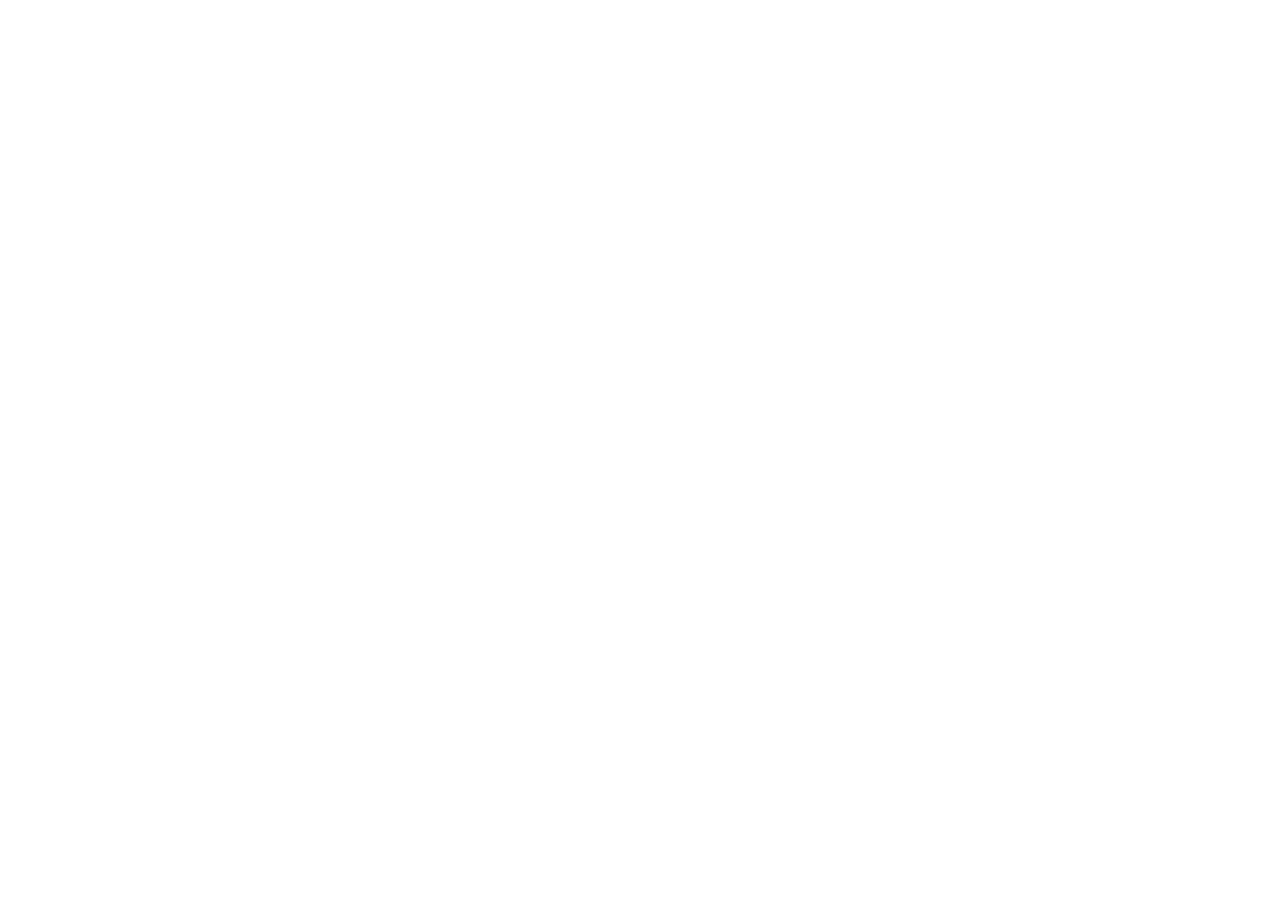
==== about.html @ a68c6fbb "Init : création du dépôt, arborescence des fichiers et structure HTML de base" ====
<!DOCTYPE html>
<html lang="fr">

<head>
    <meta charset="UTF-8">
    <meta name="viewport" content="width=device-width, initial-scale=1.0">

    <title>AfriTalent - Accueil</title>

    <!-- Bootstrap -->
    <link href="https://cdn.jsdelivr.net/npm/bootstrap@5.3.0/dist/css/bootstrap.min.css" rel="stylesheet">

    <!-- CSS -->
    <link rel="stylesheet" href="css/style.css">
</head>

<body>

  
    <!-- Bootstrap JS -->
    <script src="https://cdn.jsdelivr.net/npm/bootstrap@5.3.0/dist/js/bootstrap.bundle.min.js"></script>

    <!-- JS -->
    <script src="js/main.js"></script>

</body>
</html>
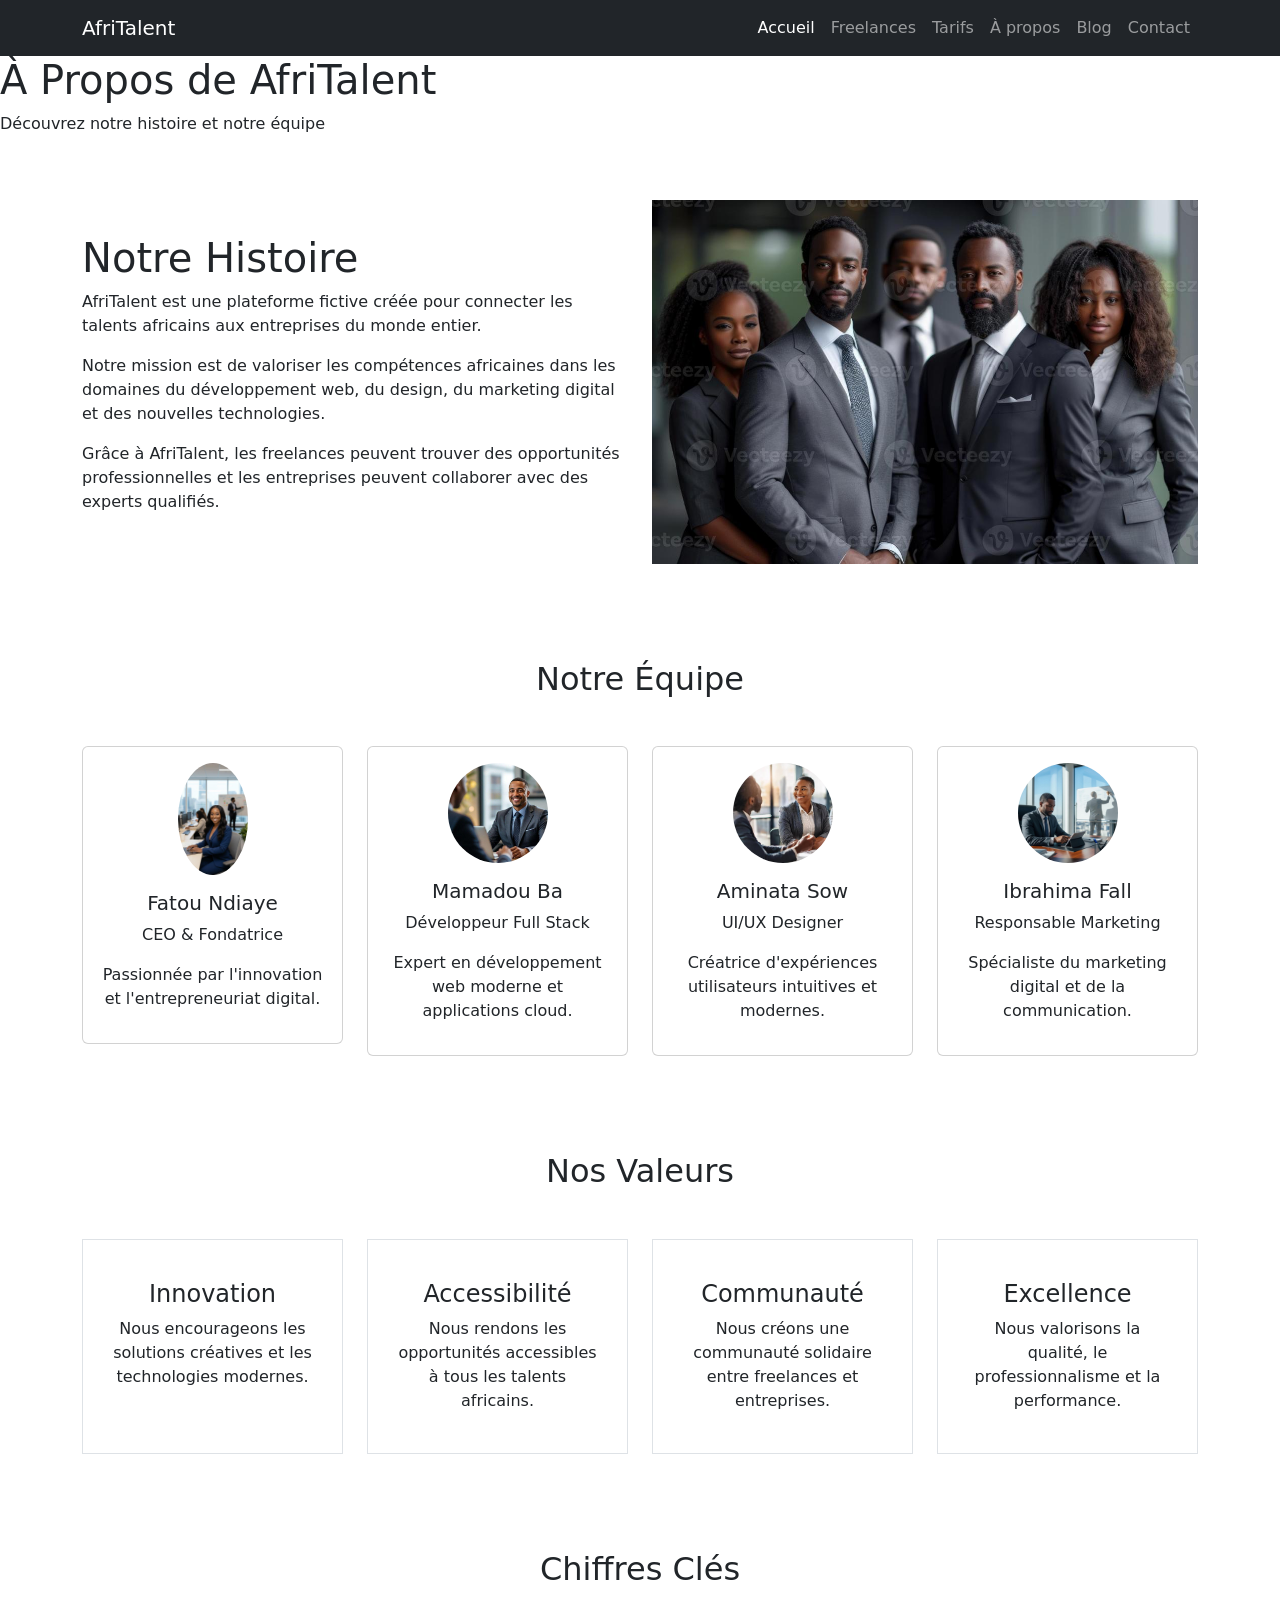
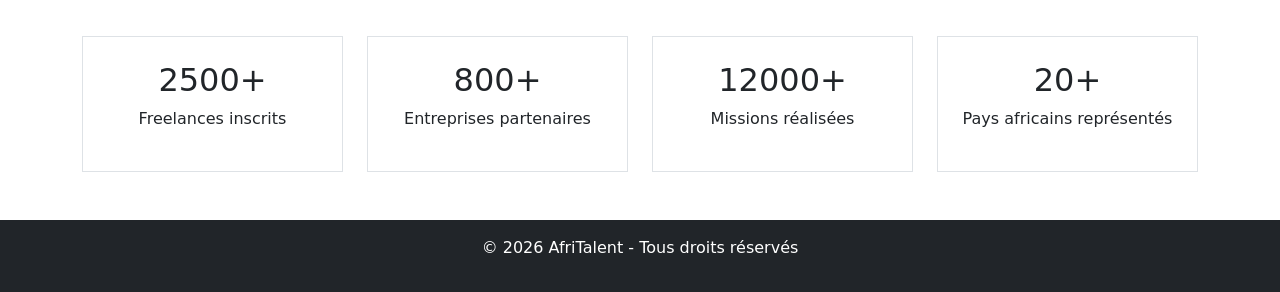
==== commit 940d152b: "HTML : structure complète des 5 pages avec sections et contenu texte" ====
--- a/about.html
+++ b/about.html
@@ -13,8 +13,501 @@
     <!-- CSS -->
     <link rel="stylesheet" href="css/style.css">
 </head>
-
 <body>
+    
+    <header>
+
+        
+        <nav class="navbar navbar-expand-lg navbar-dark bg-dark">
+
+            <div class="container">
+
+                
+                <a class="navbar-brand" href="index.html">
+                    AfriTalent
+                </a>
+
+                
+                <button class="navbar-toggler" type="button"
+                    data-bs-toggle="collapse"
+                    data-bs-target="#menu">
+
+                    <span class="navbar-toggler-icon"></span>
+                </button>
+
+                
+                <div class="collapse navbar-collapse" id="menu">
+
+                    <ul class="navbar-nav ms-auto">
+
+                        <li class="nav-item">
+                            <a class="nav-link active" href="index.html">
+                                Accueil
+                            </a>
+                        </li>
+
+                        <li class="nav-item">
+                            <a class="nav-link" href="freelances.html">
+                                Freelances
+                            </a>
+                        </li>
+
+                        <li class="nav-item">
+                            <a class="nav-link" href="tarifs.html">
+                                Tarifs
+                            </a>
+                        </li>
+
+                        <li class="nav-item">
+                            <a class="nav-link" href="about.html">
+                                À propos
+                            </a>
+                        </li>
+
+                        <li class="nav-item">
+                            <a class="nav-link" href="#">
+                                Blog
+                            </a>
+                        </li>
+
+                        <li class="nav-item">
+                            <a class="nav-link" href="contact.html">
+                                Contact
+                            </a>
+                        </li>
+
+                    </ul>
+
+                </div>
+
+            </div>
+
+        </nav>
+
+    </header>
+
+
+    <main style="margin-top: 90;">
+
+
+                        <h1>
+                            À Propos de AfriTalent
+                        </h1>
+
+                        <p>
+                            Découvrez notre histoire et notre équipe 
+                        </p>
+<!-- Notre Histoire -->
+
+    <section class="container py-5">
+
+        <div class="row align-items-center">
+
+            <!-- TEXTE -->
+
+            <div class="col-lg-6">
+
+                <h1>Notre Histoire</h1>
+
+                <p>
+
+                    AfriTalent est une plateforme fictive créée pour connecter
+
+                    les talents africains aux entreprises du monde entier.
+
+                </p>
+
+                <p>
+
+                    Notre mission est de valoriser les compétences africaines
+
+                    dans les domaines du développement web, du design,
+
+                    du marketing digital et des nouvelles technologies.
+
+                </p>
+
+                <p>
+
+                    Grâce à AfriTalent, les freelances peuvent trouver
+
+                    des opportunités professionnelles et les entreprises
+
+                    peuvent collaborer avec des experts qualifiés.
+
+                </p>
+
+            </div>
+
+            
+
+            <div class="col-lg-6 text-center">
+
+                <img src="images/about-history.png"
+
+                     class="img-fluid"
+
+                     alt="Notre Histoire">
+
+            </div>
+
+        </div>
+
+    </section>
+
+    <!-- EQUIPE -->
+
+    <section class="container py-5">
+
+        <h2 class="text-center mb-5">
+
+            Notre Équipe
+
+        </h2>
+
+        <div class="row g-4">
+
+            <!-- MEMBRE 1 -->
+
+            <div class="col-12 col-md-6 col-lg-3">
+
+                <div class="card text-center h-80 p-3">
+
+                    <img src="images/team1.png"
+
+                         class="rounded-circle mx-auto mb-3"
+
+                         width="70"
+
+                         alt="Membre équipe 1">
+
+                    <h5>Fatou Ndiaye</h5>
+
+                    <p>CEO & Fondatrice</p>
+
+                    <p>
+
+                        Passionnée par l'innovation et l'entrepreneuriat digital.
+
+                    </p>
+
+                    <div class="fs-5">
+
+                        <i class="bi bi-linkedin"></i>
+
+                        <i class="bi bi-twitter"></i>
+
+                        <i class="bi bi-instagram"></i>
+
+                    </div>
+
+                </div>
+
+            </div>
+
+            <!-- MEMBRE 2 -->
+
+            <div class="col-12 col-md-6 col-lg-3">
+
+                <div class="card text-center h-100 p-3">
+
+                    <img src="images/team2.png"
+
+                         class="rounded-circle mx-auto mb-3"
+
+                         width="100"
+
+                         alt="Membre équipe 2">
+
+                    <h5>Mamadou Ba</h5>
+
+                    <p>Développeur Full Stack</p>
+
+                    <p>
+
+                        Expert en développement web moderne et applications cloud.
+
+                    </p>
+
+                    <div class="fs-5">
+
+                        <i class="bi bi-linkedin"></i>
+
+                        <i class="bi bi-twitter"></i>
+
+                        <i class="bi bi-instagram"></i>
+
+                    </div>
+
+                </div>
+
+            </div>
+
+            <!-- MEMBRE 3 -->
+
+            <div class="col-12 col-md-6 col-lg-3">
+
+                <div class="card text-center h-100 p-3">
+
+                    <img src="images/team3.png"
+
+                         class="rounded-circle mx-auto mb-3"
+
+                         width="100"
+
+                         alt="Membre équipe 3">
+
+                    <h5>Aminata Sow</h5>
+
+                    <p>UI/UX Designer</p>
+
+                    <p>
+
+                        Créatrice d'expériences utilisateurs intuitives et modernes.
+
+                    </p>
+
+                    <div class="fs-5">
+
+                        <i class="bi bi-linkedin"></i>
+
+                        <i class="bi bi-twitter"></i>
+
+                        <i class="bi bi-instagram"></i>
+
+                    </div>
+
+                </div>
+
+            </div>
+
+            <!-- MEMBRE 4 -->
+
+            <div class="col-12 col-md-6 col-lg-3">
+
+                <div class="card text-center h-100 p-3">
+
+                    <img src="images/team4.png"
+
+                         class="rounded-circle mx-auto mb-3"
+
+                         width="100"
+
+                         alt="Membre équipe 4">
+
+                    <h5>Ibrahima Fall</h5>
+
+                    <p>Responsable Marketing</p>
+
+                    <p>
+
+                        Spécialiste du marketing digital et de la communication.
+
+                    </p>
+
+                    <div class="fs-5">
+
+                        <i class="bi bi-linkedin"></i>
+
+                        <i class="bi bi-twitter"></i>
+
+                        <i class="bi bi-instagram"></i>
+
+                    </div>
+
+                </div>
+
+            </div>
+
+        </div>
+
+    </section>
+
+    <!-- NOS VALEURS -->
+
+    <section class="container py-5">
+
+        <h2 class="text-center mb-5">
+
+            Nos Valeurs
+
+        </h2>
+
+        <div class="row g-4 text-center">
+
+            <!-- VALEUR 1 -->
+
+            <div class="col-md-3">
+
+                <div class="border p-4 h-100">
+
+                    <i class="bi bi-lightbulb fs-1"></i>
+
+                    <h4 class="mt-3">Innovation</h4>
+
+                    <p>
+
+                        Nous encourageons les solutions créatives
+
+                        et les technologies modernes.
+
+                    </p>
+
+                </div>
+
+            </div>
+
+            <!-- VALEUR 2 -->
+
+            <div class="col-md-3">
+
+                <div class="border p-4 h-100">
+
+                    <i class="bi bi-globe fs-1"></i>
+
+                    <h4 class="mt-3">Accessibilité</h4>
+
+                    <p>
+
+                        Nous rendons les opportunités accessibles
+
+                        à tous les talents africains.
+
+                    </p>
+
+                </div>
+
+            </div>
+
+            <!-- VALEUR 3 -->
+
+            <div class="col-md-3">
+
+                <div class="border p-4 h-100">
+
+                    <i class="bi bi-people fs-1"></i>
+
+                    <h4 class="mt-3">Communauté</h4>
+
+                    <p>
+
+                        Nous créons une communauté solidaire
+
+                        entre freelances et entreprises.
+
+                    </p>
+
+                </div>
+
+            </div>
+
+            <!-- VALEUR 4 -->
+
+            <div class="col-md-3">
+
+                <div class="border p-4 h-100">
+
+                    <i class="bi bi-award fs-1"></i>
+
+                    <h4 class="mt-3">Excellence</h4>
+
+                    <p>
+
+                        Nous valorisons la qualité,
+
+                        le professionnalisme et la performance.
+
+                    </p>
+
+                </div>
+
+            </div>
+
+        </div>
+
+    </section>
+
+    <!-- CHIFFE CLES -->
+
+    <section class="container py-5">
+
+        <h2 class="text-center mb-5">
+
+            Chiffres Clés
+
+        </h2>
+
+        <div class="row g-4 text-center">
+
+            <!-- CHIFFRE 1 -->
+
+            <div class="col-md-3">
+
+                <div class="border p-4">
+
+                    <h2>2500+</h2>
+
+                    <p>Freelances inscrits</p>
+
+                </div>
+
+            </div>
+
+            <!-- CHIFFRE 2 -->
+
+            <div class="col-md-3">
+
+                <div class="border p-4">
+
+                    <h2>800+</h2>
+
+                    <p>Entreprises partenaires</p>
+
+                </div>
+
+            </div>
+
+            <!-- CHIFFRE 3 -->
+
+            <div class="col-md-3">
+
+                <div class="border p-4">
+
+                    <h2>12000+</h2>
+
+                    <p>Missions réalisées</p>
+
+                </div>
+
+            </div>
+
+            <!-- CHIFFRE 4 -->
+
+            <div class="col-md-3">
+
+                <div class="border p-4">
+
+                    <h2>20+</h2>
+
+                    <p>Pays africains représentés</p>
+
+                </div>
+
+            </div>
+
+        </div>
+
+    </section>
+    </main>
+
+    <!-- FOOTER -->
+    <footer class="bg-dark text-white text-center p-3">
+
+        <p>
+            © 2026 AfriTalent - Tous droits réservés
+        </p>
+
+    </footer>
 
   
     <!-- Bootstrap JS -->
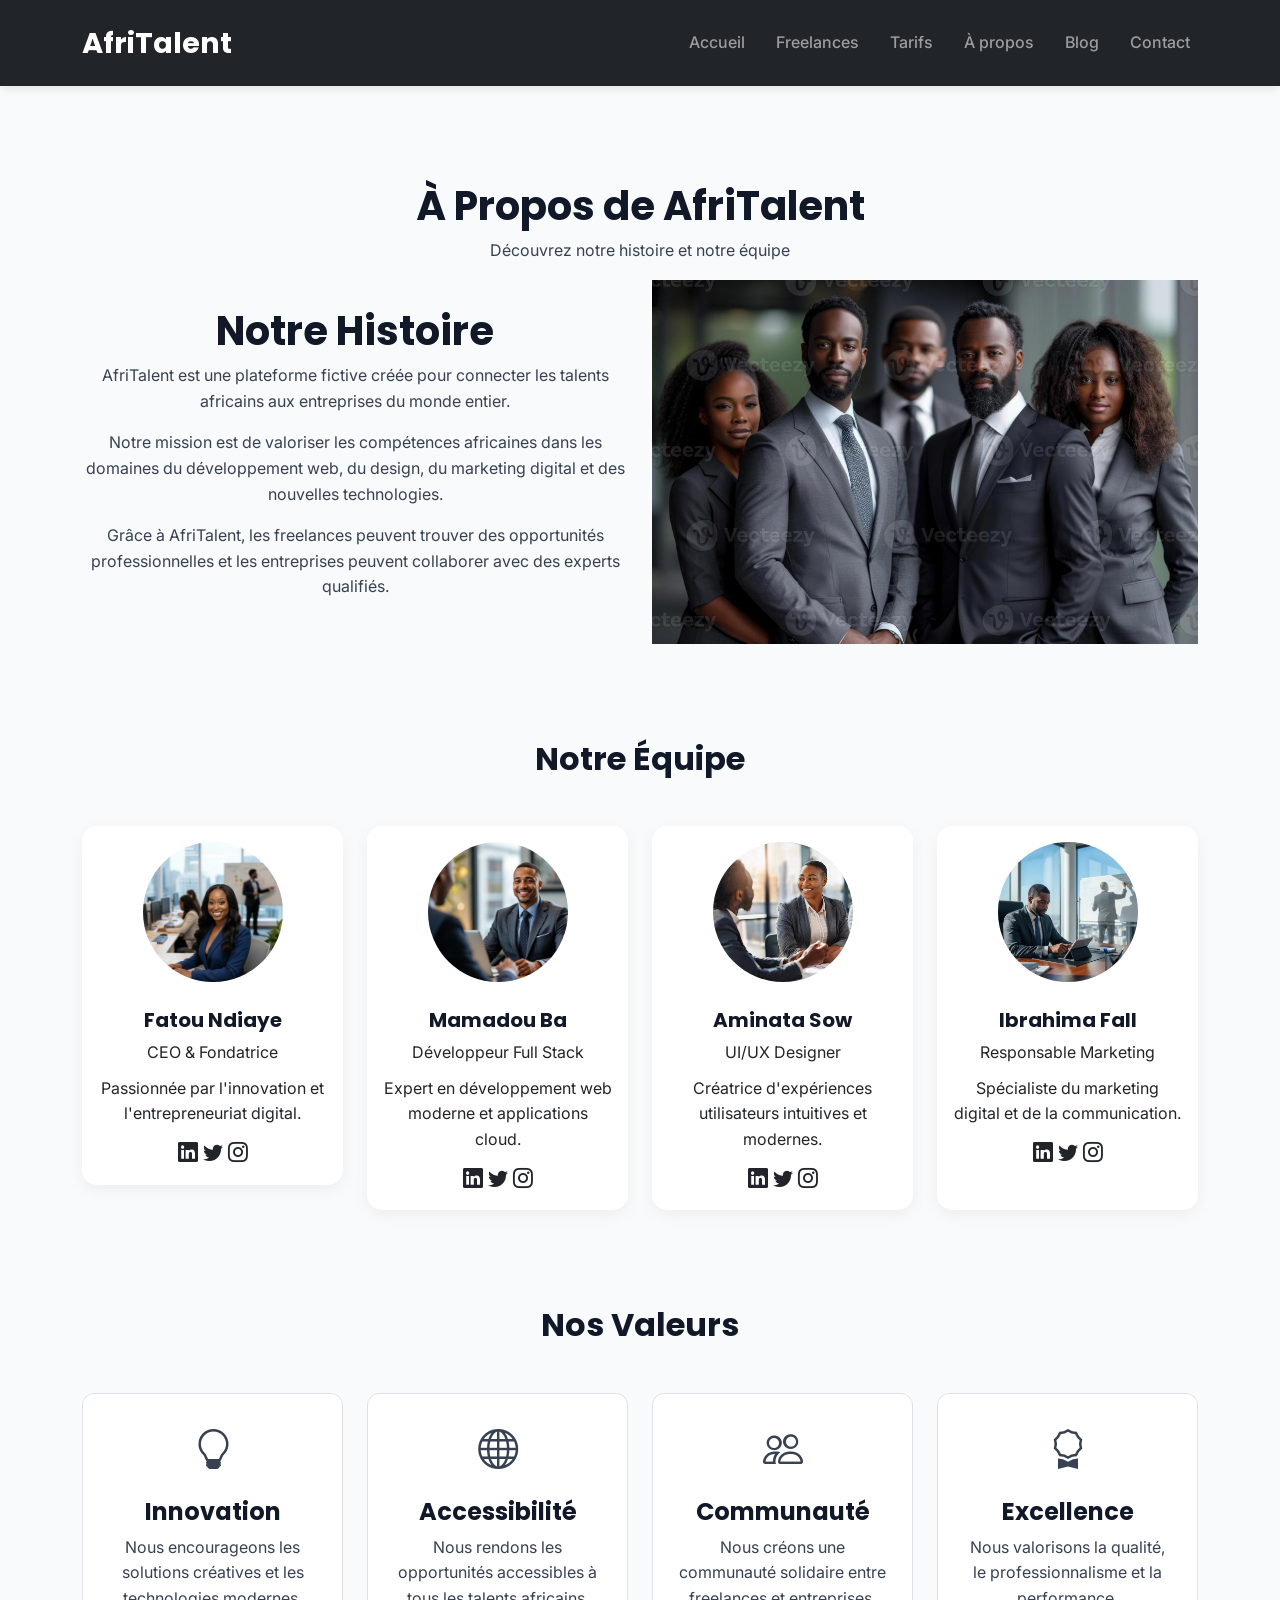
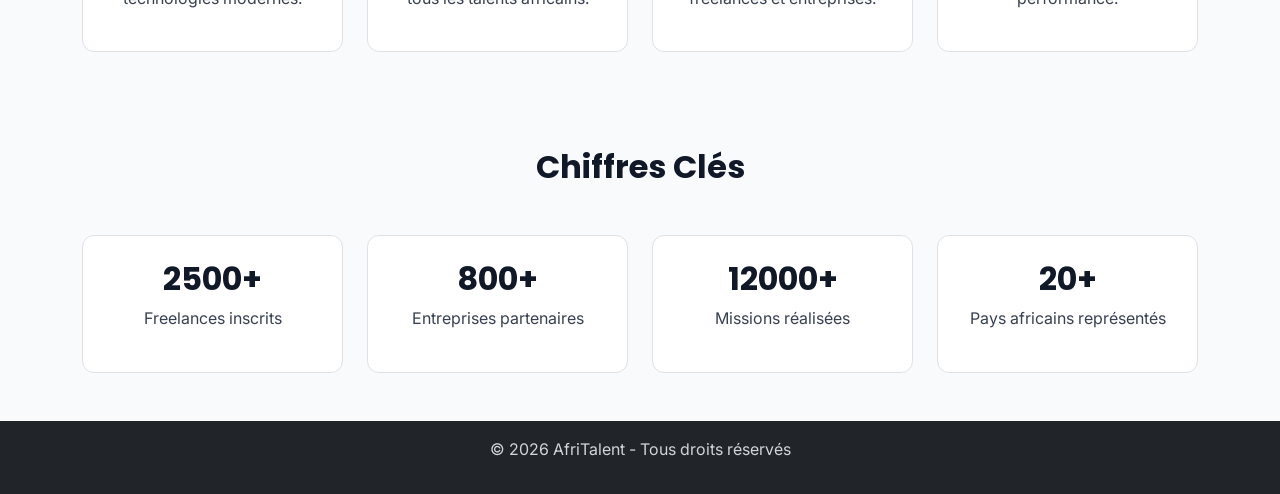
==== commit 7107ad34: "CSS : variables, typographie, layout général et styles de base" ====
--- a/about.html
+++ b/about.html
@@ -5,10 +5,19 @@
     <meta charset="UTF-8">
     <meta name="viewport" content="width=device-width, initial-scale=1.0">
 
-    <title>AfriTalent - Accueil</title>
+    <title>AfriTalent - À propos</title>
 
     <!-- Bootstrap -->
     <link href="https://cdn.jsdelivr.net/npm/bootstrap@5.3.0/dist/css/bootstrap.min.css" rel="stylesheet">
+
+    <link rel="stylesheet"
+
+    href="https://cdn.jsdelivr.net/npm/bootstrap-icons@1.11.3/font/bootstrap-icons.min.css">
+
+    <link rel="preconnect" href="https://fonts.gstatic.com" crossorigin>
+
+    <link href="https://fonts.googleapis.com/css2?family=Inter:wght@300;400;500;600&family=Poppins:wght@600;700;800&display=swap" rel="stylesheet">
+
 
     <!-- CSS -->
     <link rel="stylesheet" href="css/style.css">
@@ -41,7 +50,7 @@
                     <ul class="navbar-nav ms-auto">
 
                         <li class="nav-item">
-                            <a class="nav-link active" href="index.html">
+                            <a class="nav-link" href="index.html">
                                 Accueil
                             </a>
                         </li>
@@ -87,9 +96,8 @@
     </header>
 
 
-    <main style="margin-top: 90;">
-
-
+    <main class="mt-5">
+    <section class="container text-center py-5">
                         <h1>
                             À Propos de AfriTalent
                         </h1>
@@ -99,8 +107,6 @@
                         </p>
 <!-- Notre Histoire -->
 
-    <section class="container py-5">
-
         <div class="row align-items-center">
 
             <!-- TEXTE -->
--- a/css/style.css
+++ b/css/style.css
@@ -0,0 +1,289 @@
+:root{
+
+    /* Couleurs */
+    --primary-color: #0d6efd;
+    --secondary-color: #6610f2;
+    --dark-color: #111827;
+    --light-color: #f9fafb;
+    --text-color: #374151;
+    --white-color: #ffffff;
+
+    --title-font: 'Poppins', sans-serif;
+    --body-font: 'Inter', sans-serif;
+
+    --spacing: 20px;
+
+    --radius: 12px;
+
+    --transition: 0.3s ease;
+}
+
+
+
+*{
+    margin: 0;
+    padding: 0;
+    box-sizing: border-box;
+}
+
+
+body{
+    font-family: var(--body-font);
+    background-color: var(--light-color);
+    color: var(--text-color);
+    line-height: 1.6;
+}
+
+
+h1,
+h2,
+h3,
+h4,
+h5{
+    font-family: var(--title-font);
+    color: var(--dark-color);
+    font-weight: 700;
+}
+
+a{
+    text-decoration: none;
+}
+
+.navbar{
+    padding: 15px 0;
+    box-shadow: 0 2px 10px rgba(0,0,0,0.1);
+}
+
+.navbar-brand{
+    font-size: 1.8rem;
+    font-weight: bold;
+    font-family: var(--title-font);
+}
+
+.nav-link{
+    margin-left: 15px;
+    transition: var(--transition);
+    font-weight: 500;
+}
+
+.nav-link:hover{
+    color: var(--primary-color) !important;
+}
+
+
+#hero{
+    padding: 80px 0;
+}
+
+#hero h1{
+    font-size: 3.2rem;
+    font-weight: 800;
+    margin-bottom: 20px;
+}
+
+#hero h2{
+    font-size: 1.5rem;
+    margin-bottom: 20px;
+}
+
+#hero p{
+    margin-bottom: 25px;
+}
+
+#hero img{
+    max-width: 100%;
+}
+
+
+.btn{
+    border-radius: 10px;
+    padding: 12px 22px;
+    transition: var(--transition);
+}
+
+.btn:hover{
+    transform: translateY(-3px);
+}
+
+section{
+    padding-top: 60px;
+    padding-bottom: 60px;
+}
+
+
+.border{
+    border-radius: var(--radius) !important;
+    background-color: var(--white-color);
+    transition: var(--transition);
+}
+
+.border:hover{
+    transform: translateY(-5px);
+    box-shadow: 0 5px 20px rgba(0,0,0,0.1);
+}
+
+
+img{
+    max-width: 100%;
+    height: auto;
+}
+
+
+section h3{
+    color: var(--primary-color);
+    font-size: 2rem;
+    font-weight: bold;
+}
+
+
+/* TEMOIGNAGES */
+.carousel-item{
+    padding: 30px;
+}
+
+.carousel-item img{
+    width: 150px;
+    height: 150px;
+    object-fit: cover;
+}
+
+
+/* FOOTER */
+footer{
+    background-color: var(--dark-color);
+}
+
+footer h5{
+    color: var(--white-color);
+    margin-bottom: 20px;
+}
+
+footer p,
+footer a{
+    color: #d1d5db;
+}
+
+footer a{
+    transition: var(--transition);
+}
+
+footer a:hover{
+    color: var(--primary-color) !important;
+}
+
+
+@media(max-width:992px){
+
+    #hero{
+        text-align: center;
+    }
+
+    #hero h1{
+        font-size: 2.5rem;
+    }
+
+    .nav-link{
+        margin-left: 0;
+    }
+
+}
+
+
+@media(max-width:768px){
+
+    #hero h1{
+        font-size: 2rem;
+    }
+
+    #hero h2{
+        font-size: 1.2rem;
+    }
+
+    .btn{
+        margin-bottom: 10px;
+    }
+
+    .carousel-item{
+        padding: 15px;
+    }
+
+}
+/* CARDS FREELANCES */
+.card{
+    border: none;
+    border-radius: 15px;
+    transition: 0.3s ease;
+    box-shadow: 0 5px 15px rgba(0,0,0,0.05);
+}
+
+.card:hover{
+    transform: translateY(-8px);
+    box-shadow: 0 10px 25px rgba(0,0,0,0.1);
+}
+
+.card img{
+    width: 140px;
+    height: 140px;
+    object-fit: cover;
+    margin-bottom: 15px;
+}
+
+.card h5{
+    margin-top: 10px;
+    font-weight: 700;
+}
+
+.card p{
+    margin-bottom: 10px;
+}
+/* ABOUT PAGE */
+.card{
+    transition: 0.3s ease;
+    border-radius: 15px;
+}
+
+.card:hover, .border:hover{
+    transform: translateY(-6px);
+    box-shadow: 0 10px 25px rgba(0,0,0,0.1);
+}
+
+/* TARIS PAGES */
+.pricing-card{
+    border: none;
+    border-radius: 15px;
+    box-shadow: 0 5px 15px rgba(0,0,0,0.08);
+    transition: 0.3s ease;
+}
+
+.pricing-card:hover{
+    transform: translateY(-6px);
+}
+/* TITRE TARIFS */
+h1, h2{
+    font-family: var(--title-font);
+}
+.popular{
+    border: 2px solid var(--primary-color);
+    transform: scale(1.05);
+}
+
+/* FORM CONTACT */
+.main-contact{
+    margin-top:90px;
+}
+form{
+    background: #fff;
+    padding: 25px;
+    border-radius: 15px;
+    box-shadow: 0 5px 15px rgba(0,0,0,0.05);
+}
+
+form .form-control,
+form .form-select{
+    border-radius: 10px;
+}
+
+form .btn{
+    padding: 10px 20px;
+    border-radius: 10px;
+}
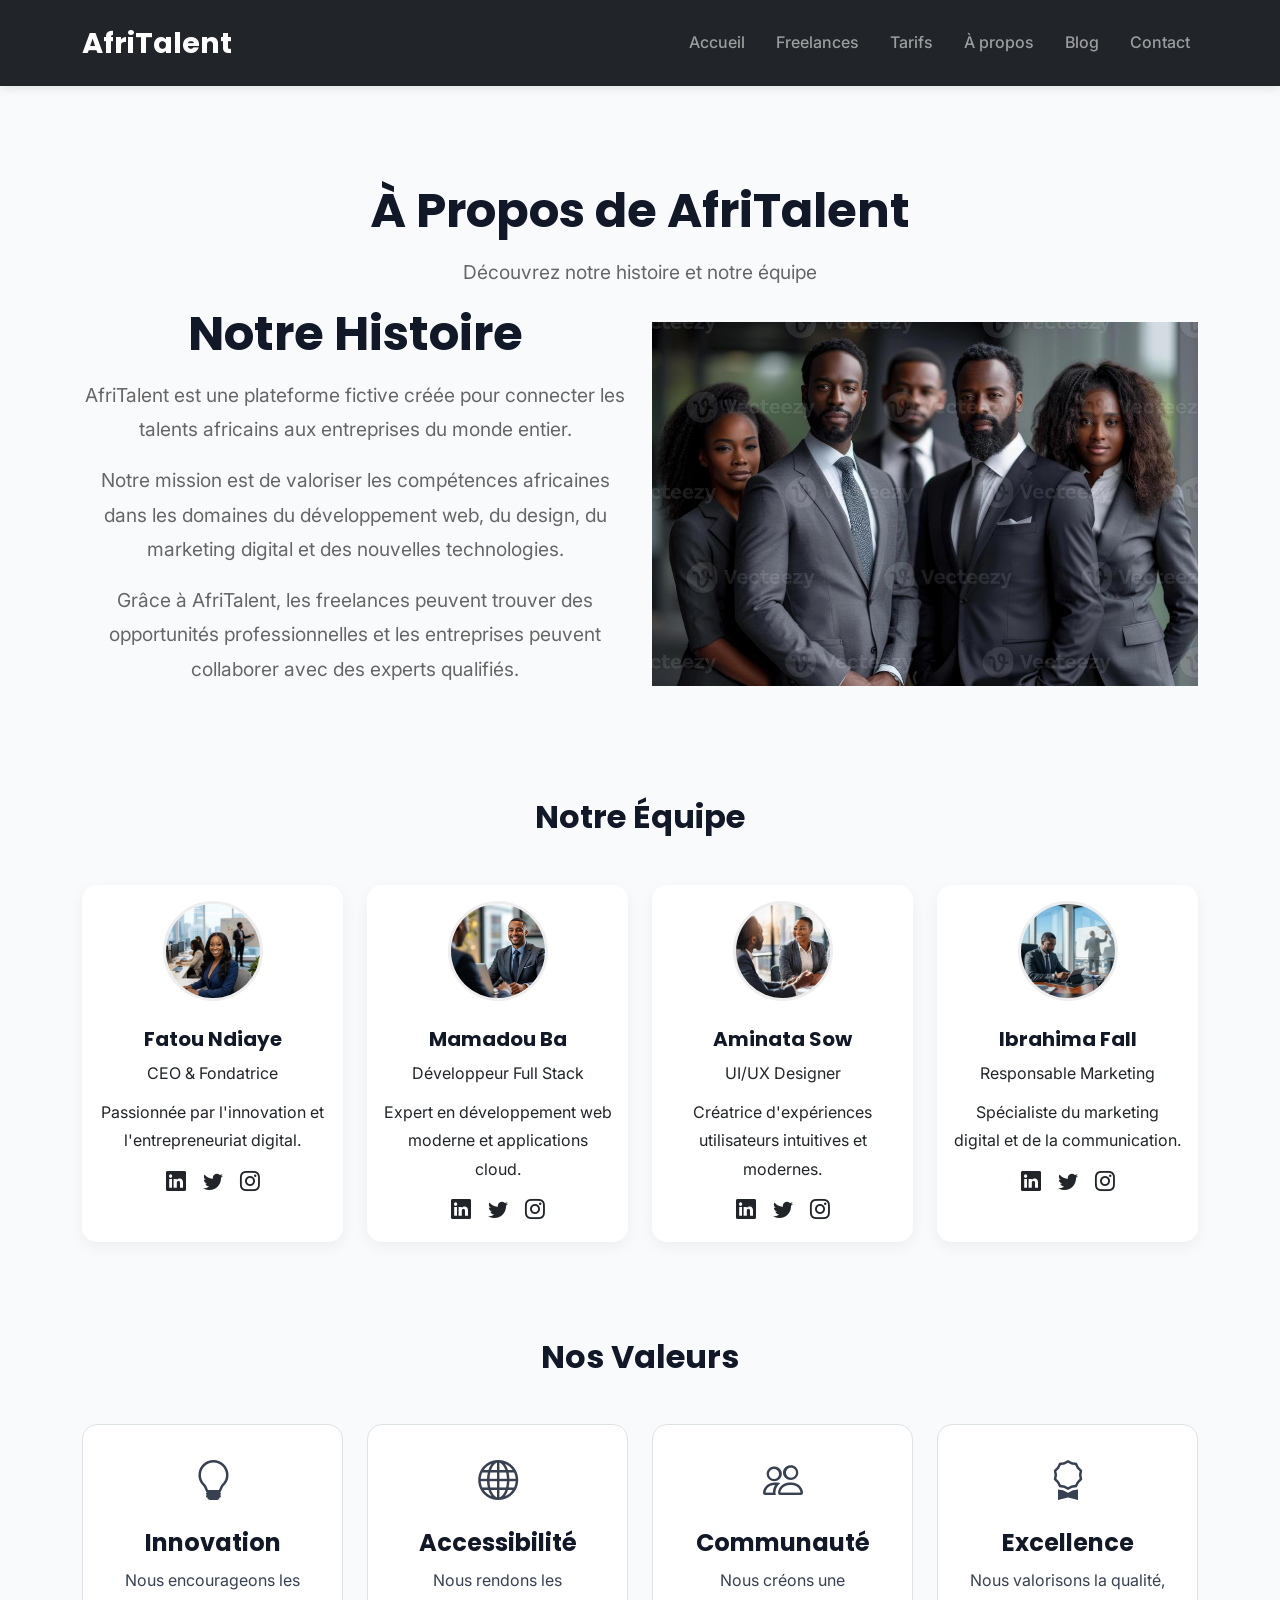
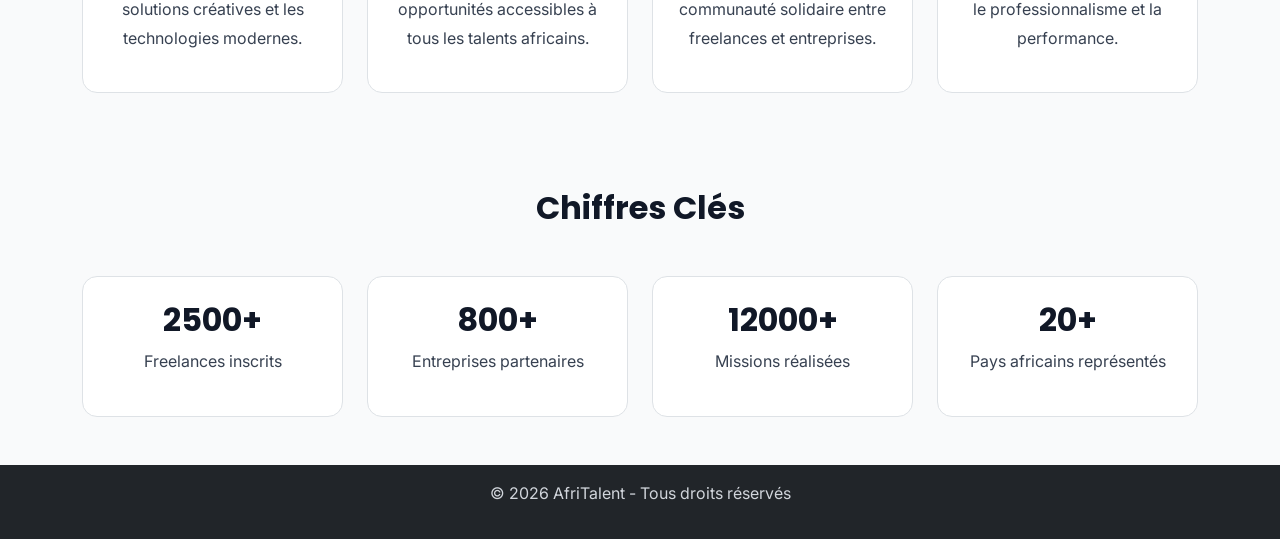
==== commit 5c1fca44: "Pages complètes et responsive design" ====
--- a/about.html
+++ b/about.html
@@ -97,7 +97,7 @@
 
 
     <main class="mt-5">
-    <section class="container text-center py-5">
+    <section class="about-hero container text-center py-5">
                         <h1>
                             À Propos de AfriTalent
                         </h1>
@@ -177,13 +177,13 @@
 
             <div class="col-12 col-md-6 col-lg-3">
 
-                <div class="card text-center h-80 p-3">
+                <div class="card text-center h-100 p-3">
 
                     <img src="images/team1.png"
 
                          class="rounded-circle mx-auto mb-3"
 
-                         width="70"
+                         width="100"
 
                          alt="Membre équipe 1">
 
--- a/css/style.css
+++ b/css/style.css
@@ -268,9 +268,6 @@
 }
 
 /* FORM CONTACT */
-.main-contact{
-    margin-top:90px;
-}
 form{
     background: #fff;
     padding: 25px;
@@ -286,4 +283,267 @@
 form .btn{
     padding: 10px 20px;
     border-radius: 10px;
+}
+
+#hero h1 {
+    font-family: 'Poppins', sans-serif;
+    font-size: 3rem;
+    font-weight: 800;
+}
+
+#hero h2 {
+    font-size: 1.5rem;
+    font-weight: 600;
+    opacity: 0.8;
+}
+
+
+.bento {
+    display: grid;
+    grid-template-columns: repeat(2, 1fr);
+    gap: 20px;
+}
+
+.bento-item {
+    border: 1px solid #ddd;
+    padding: 20px;
+    border-radius: 10px;
+    text-align: center;
+    background: #fff;
+    transition: 0.3s ease;
+}
+
+.bento-item:hover {
+    transform: translateY(-8px);
+    box-shadow: 0 10px 20px rgba(0,0,0,0.15);
+}
+
+#hero h1 {
+    font-family: 'Poppins', sans-serif;
+    font-size: 3rem;
+    font-weight: 800;
+}
+
+#hero h2 {
+    font-size: 1.4rem;
+    opacity: 0.8;
+}
+
+#hero p {
+    font-size: 1rem;
+    opacity: 0.7;
+}
+
+.col-md-4.border {
+    transition: 0.3s ease;
+    border-radius: 10px;
+}
+
+.col-md-4.border:hover {
+    transform: translateY(-8px);
+    box-shadow: 0 10px 20px rgba(0,0,0,0.15);
+}
+
+.carousel-item {
+    padding: 20px;
+}
+
+.carousel-item img {
+    object-fit: cover;
+}
+
+section h3 {
+    font-size: 2rem;
+    font-weight: bold;
+}
+
+.card {
+    transition: 0.3s ease;
+}
+
+.card:hover {
+    transform: translateY(-8px);
+    box-shadow: 0 10px 20px rgba(0,0,0,0.15);
+}
+
+.card {
+    border: none;
+    border-radius: 15px;
+    transition: 0.3s ease;
+    box-shadow: 0 5px 15px rgba(0,0,0,0.05);
+}
+
+.card:hover {
+    transform: translateY(-10px);
+    box-shadow: 0 15px 30px rgba(0,0,0,0.15);
+}
+
+.card img {
+    object-fit: cover;
+    border: 3px solid #eee;
+}
+
+.card img {
+    width: 150px;
+    height: 150px;
+    object-fit: cover;
+}
+
+.pricing-card {
+    transition: 0.3s ease;
+    border-radius: 15px;
+}
+
+.pricing-card:hover {
+    transform: translateY(-10px);
+    box-shadow: 0 15px 30px rgba(0,0,0,0.15);
+}
+
+.popular {
+    border: 2px solid #0d6efd;
+    transform: scale(1.05);
+}
+.pricing-card {
+    border: none;
+    border-radius: 15px;
+    transition: 0.3s ease;
+    box-shadow: 0 5px 15px rgba(0,0,0,0.05);
+}
+
+.pricing-card:hover {
+    transform: translateY(-10px);
+    box-shadow: 0 15px 30px rgba(0,0,0,0.15);
+}
+.popular {
+    border: 2px solid #0d6efd;
+    transform: scale(1.05);
+    position: relative;
+}
+
+.popular .badge {
+    position: absolute;
+    top: -10px;
+    left: 50%;
+    transform: translateX(-50%);
+}
+
+.accordion-button {
+    font-weight: 500;
+}
+
+.accordion-item {
+    border-radius: 10px;
+    overflow: hidden;
+    margin-bottom: 10px;
+}
+
+.card {
+    transition: 0.3s ease;
+}
+
+.card:hover {
+    transform: translateY(-8px);
+    box-shadow: 0 10px 20px rgba(0,0,0,0.15);
+}
+
+.fs-5 i {
+    margin: 0 5px;
+    cursor: pointer;
+    transition: 0.3s;
+}
+
+.fs-5 i:hover {
+    color: #0d6efd;
+}
+
+.about-hero h1 {
+    font-size: 3rem;
+    font-weight: 700;
+    margin-bottom: 15px;
+}
+
+.about-hero p {
+    font-size: 1.2rem;
+    color: #666;
+}
+main h1,
+main h2 {
+    font-weight: 700;
+}
+
+main p {
+    line-height: 1.8;
+}
+
+.card {
+    border: none;
+    border-radius: 15px;
+    transition: 0.3s ease;
+}
+
+.card:hover {
+    transform: translateY(-10px);
+    box-shadow: 0 15px 30px rgba(0,0,0,0.15);
+}
+
+.card img {
+    object-fit: cover;
+    height: 100px;
+    width: 100px;
+}
+.fs-5 i {
+    margin: 0 6px;
+    transition: 0.3s ease;
+    cursor: pointer;
+}
+
+.fs-5 i:hover {
+    color: #0d6efd;
+}
+.border {
+    border-radius: 15px !important;
+    transition: 0.3s ease;
+}
+
+.border:hover {
+    transform: translateY(-8px);
+    box-shadow: 0 10px 20px rgba(0,0,0,0.1);
+}
+form {
+    background: white;
+    padding: 30px;
+    border-radius: 15px;
+    box-shadow: 0 5px 20px rgba(0,0,0,0.08);
+}
+.form-control,
+.form-select {
+    padding: 12px;
+    border-radius: 10px;
+}
+
+.form-control:focus,
+.form-select:focus {
+    box-shadow: none;
+    border-color: #0d6efd;
+}
+form .btn {
+    padding: 12px 25px;
+    border-radius: 10px;
+    transition: 0.3s ease;
+}
+
+form .btn:hover {
+    transform: translateY(-3px);
+}
+.main-contact i {
+    color: #0d6efd;
+    margin-right: 10px;
+}
+iframe {
+    border-radius: 15px;
+}
+.main-contact img{
+    max-height: 300px;
+    object-fit: cover;
+    width: 100%;
 }
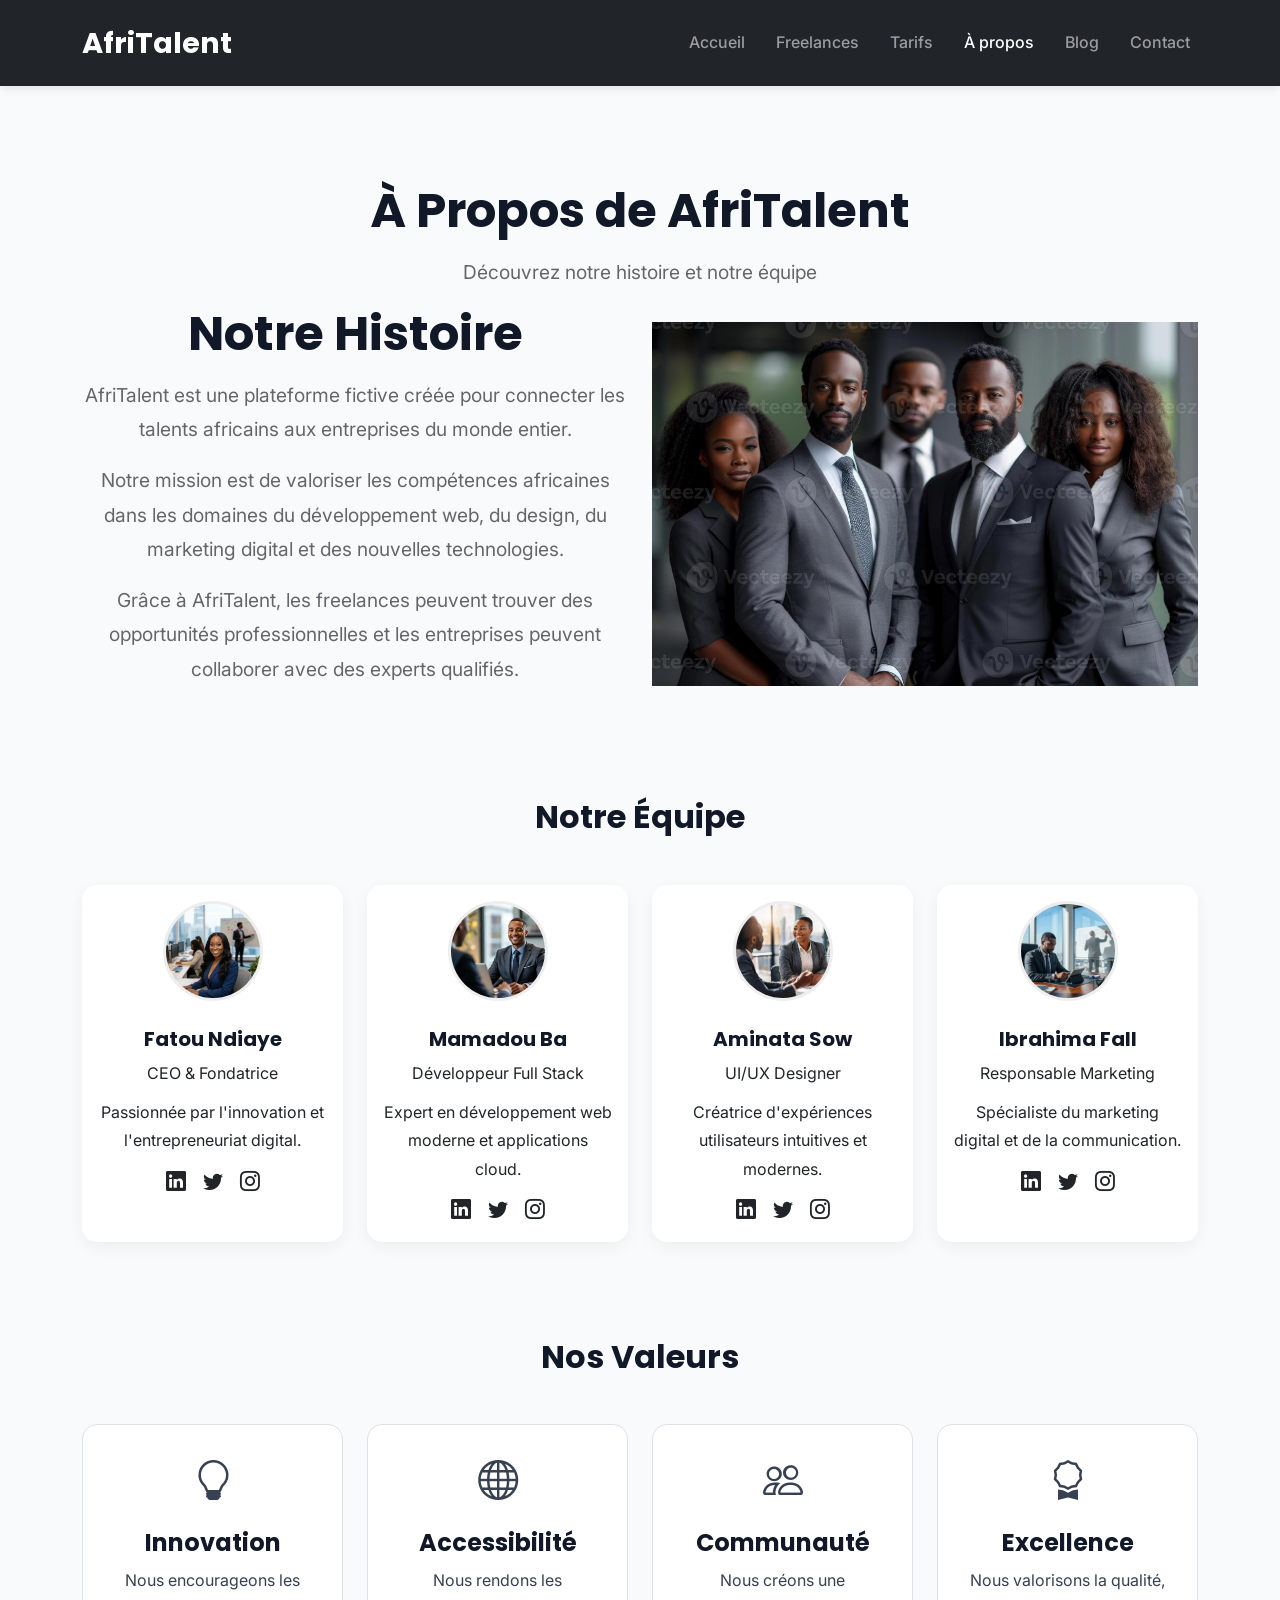
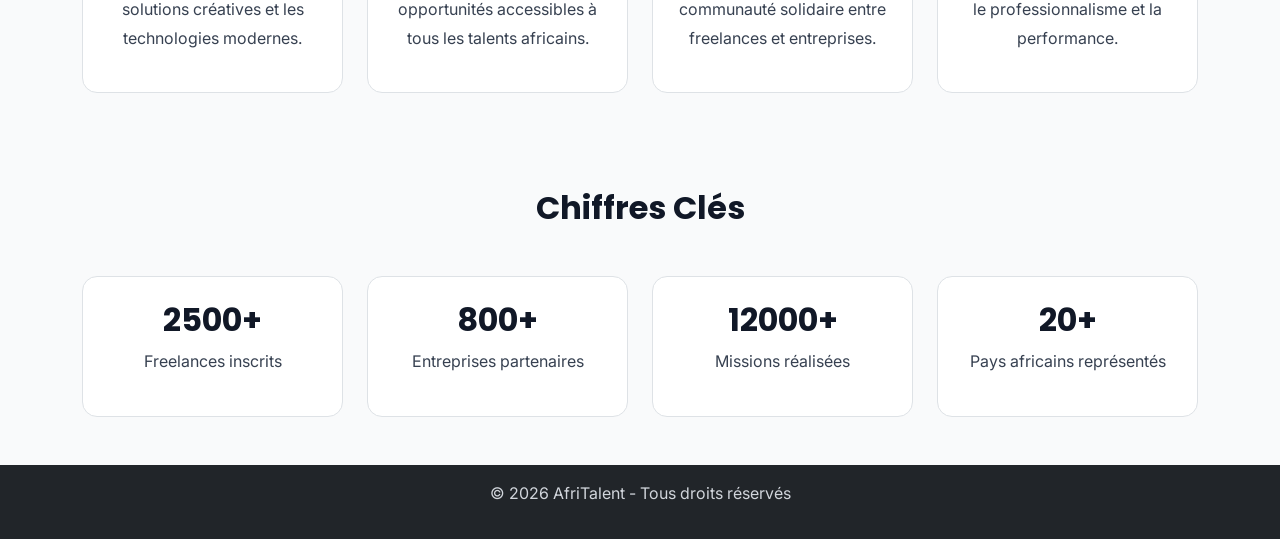
==== commit ea3501b0: "CSS : responsive design mobile et tablette, media queries" ====
--- a/about.html
+++ b/about.html
@@ -35,7 +35,6 @@
                 <a class="navbar-brand" href="index.html">
                     AfriTalent
                 </a>
-
                 
                 <button class="navbar-toggler" type="button"
                     data-bs-toggle="collapse"
@@ -68,7 +67,7 @@
                         </li>
 
                         <li class="nav-item">
-                            <a class="nav-link" href="about.html">
+                            <a class="nav-link active" href="about.html">
                                 À propos
                             </a>
                         </li>
--- a/css/style.css
+++ b/css/style.css
@@ -71,28 +71,33 @@
 }
 
 
+/* ================= HERO ================= */
+
 #hero{
-    padding: 80px 0;
+    position: relative;
+    overflow: hidden;
+    padding: 120px 0;
+    background: #ffffff;
+}
+
+/* TEXTE */
+
+#hero .hero-text{
+    position: relative;
+    z-index: 2;
 }
 
 #hero h1{
-    font-size: 3.2rem;
+    font-size: 5rem;
     font-weight: 800;
-    margin-bottom: 20px;
+    line-height: 1;
 }
 
 #hero h2{
-    font-size: 1.5rem;
-    margin-bottom: 20px;
-}
-
-#hero p{
-    margin-bottom: 25px;
-}
-
-#hero img{
-    max-width: 100%;
-}
+    font-size: 2rem;
+    font-weight: 600;
+}
+
 
 
 .btn{
@@ -546,4 +551,278 @@
     max-height: 300px;
     object-fit: cover;
     width: 100%;
+}
+/* =========================
+TABLETTE
+========================= */
+
+@media screen and (max-width:768px){
+
+    .navbar-nav{
+        text-align:center;
+    }
+
+    h1{
+        font-size:2.5rem;
+    }
+
+    .bento{
+        grid-template-columns:1fr;
+    }
+
+    .col-md-3,
+    .col-md-4{
+        margin-bottom:20px;
+    }
+}
+/* =========================
+MOBILE
+========================= */
+
+@media screen and (max-width:375px){
+
+    h1{
+        font-size:2rem;
+    }
+
+    h2{
+        font-size:1.2rem;
+    }
+
+    .btn{
+        width:100%;
+        margin-bottom:10px;
+    }
+
+    .navbar-brand{
+        font-size:1rem;
+    }
+
+    .carousel-item img{
+        width:100px;
+    }
+}
+/* IMAGES */
+
+img{
+    max-width:100%;
+    height:auto;
+}
+
+/* IMAGES CATEGORIES */
+
+.col-lg-4 img{
+    width:100%;
+    height:220px;
+    object-fit:cover;
+}
+/* ===== BENTO GRID ===== */
+
+.bento{
+    display:grid;
+    grid-template-columns:repeat(2,1fr);
+    gap:25px;
+}
+
+.bento-item{
+    background:#fff;
+    border-radius:15px;
+    padding:20px;
+    text-align:center;
+    box-shadow:0 2px 10px rgba(0,0,0,0.1);
+}
+
+/* IMAGES */
+
+.bento-item img{
+    width:100%;
+    height:220px;
+    object-fit:cover;
+    border-radius:10px;
+}
+/* ALIGNEMENT DES IMAGES */
+
+.bento-item img{
+    width:100%;
+    height:200px;
+    object-fit:cover;
+}
+@media screen and (max-width:768px){
+
+    .bento{
+        grid-template-columns:1fr;
+    }
+}
+.navbar-toggler{
+    border:none;
+}
+.bento-item{
+    background:#fff;
+    border-radius:15px;
+    padding:20px;
+    text-align:center;
+    box-shadow:0 2px 10px rgba(0,0,0,0.1);
+}
+
+/* =========================
+   HERO SECTION
+========================= */
+
+#hero{
+    background: linear-gradient(to right, #f8f9ff, #eef3ff);
+    padding: 120px 0 80px;
+    overflow: hidden;
+}
+
+#hero h1{
+    font-size: 4rem;
+    font-weight: 800;
+    line-height: 1.1;
+    color: #071437;
+    margin-bottom: 20px;
+}
+
+#hero h2{
+    font-size: 1.8rem;
+    color: #2563eb;
+    margin-bottom: 20px;
+    font-weight: 600;
+}
+
+#hero p{
+    font-size: 1.1rem;
+    color: #555;
+    margin-bottom: 30px;
+}
+
+/* IMAGE HERO */
+
+#hero img{
+    width: 100%;
+    max-width: 750px;
+    display: block;
+    margin-left: auto;
+    border-radius: 20px;
+}
+
+/* Boutons */
+
+#hero .btn{
+    padding: 14px 28px;
+    border-radius: 12px;
+    font-weight: 600;
+    margin-right: 10px;
+}
+
+
+
+@keyframes floatImage{
+    0%{
+        transform: translateY(0);
+    }
+
+    50%{
+        transform: translateY(-10px);
+    }
+
+    100%{
+        transform: translateY(0);
+    }
+}
+/* ================= HERO FINAL ================= */
+@media screen and (max-width:768px){
+
+    .hero-text h1{
+        font-size:2.2rem;
+    }
+
+    .hero-text h2{
+        font-size:1.2rem;
+    }
+
+    .hero-img img{
+        width:100%;
+        position:relative;
+        right:0;
+        top:0;
+        margin-top:20px;
+    }
+}
+
+#hero{
+    position: relative;
+    overflow: hidden;
+    padding: 120px 0;
+    background: linear-gradient(to right, #f8f9ff, #eef3ff);
+}
+
+.hero-text{
+    position: relative;
+    z-index: 2;
+}
+
+.hero-text h1{
+    font-size: 4rem;
+    font-weight: 800;
+    line-height: 1.1;
+}
+
+.hero-text h2{
+    font-size: 1.6rem;
+    font-weight: 600;
+}
+
+/* IMAGE */
+
+.hero-img{
+    display:flex;
+    justify-content:center;
+    align-items:center;
+}
+
+.hero-img img{
+    width: 100%;
+    max-width: 500px;
+    height: auto;
+
+    position: relative;
+    top: 0;
+    right: 0;
+
+    border-radius: 20px;
+    display: block;
+    margin: auto;
+}
+
+/* RESPONSIVE */
+
+@media screen and (max-width:992px){
+
+    #hero{
+        text-align:center;
+    }
+
+    .hero-img img{
+        position: relative;
+        width: 100%;
+        right: 0;
+        top: 0;
+    }
+
+    .hero-text h1{
+        font-size:2.8rem;
+    }
+}
+.col-lg-4 img{
+    width:100%;
+    height:220px;
+    object-fit:cover;
+}
+.services img{
+    width:100%;
+    height:220px;
+    object-fit:cover;
+}
+body{
+    padding-top:0px;
 }
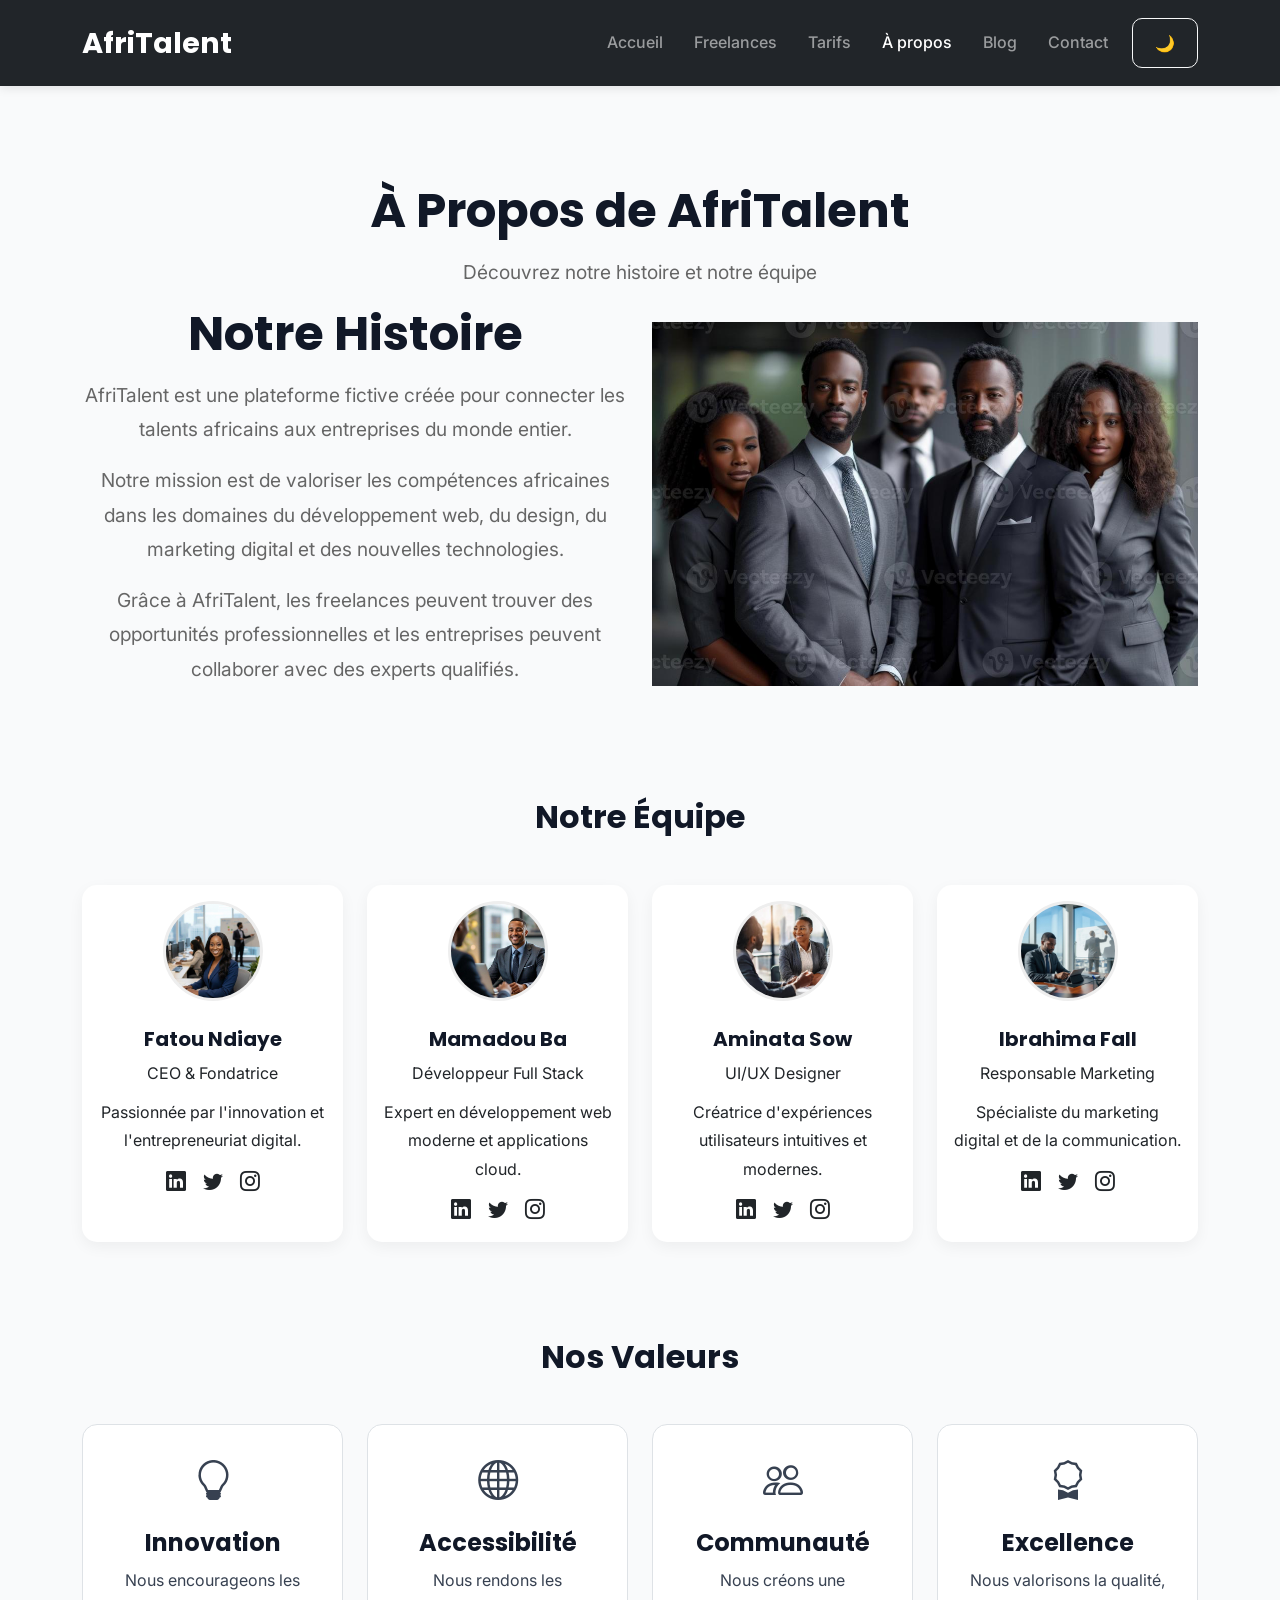
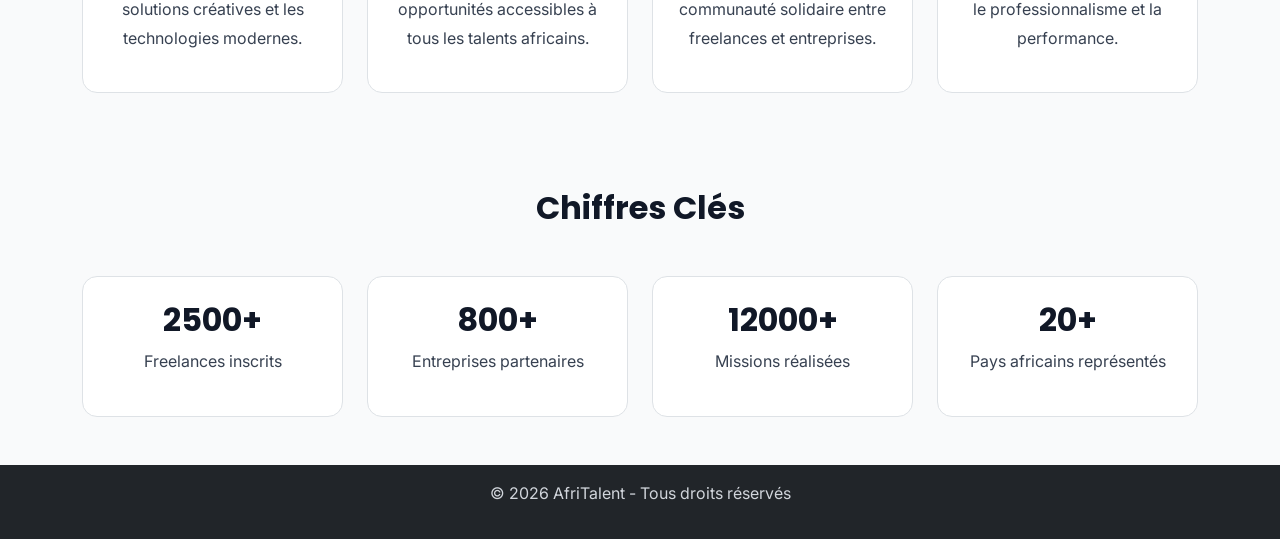
==== commit 40302ccc: "JS : dark mode avec localStorage, navbar dynamique au scroll" ====
--- a/about.html
+++ b/about.html
@@ -85,6 +85,10 @@
                         </li>
 
                     </ul>
+                    <button id="theme-toggle" class="btn btn-outline-light ms-3">
+                       🌙
+                    </button>
+
 
                 </div>
 
@@ -513,8 +517,10 @@
         </p>
 
     </footer>
-
-  
+    <button id="backToTop" class="btn btn-primary">
+       ↑
+    </button>
+
     <!-- Bootstrap JS -->
     <script src="https://cdn.jsdelivr.net/npm/bootstrap@5.3.0/dist/js/bootstrap.bundle.min.js"></script>
 
--- a/css/style.css
+++ b/css/style.css
@@ -825,4 +825,45 @@
 }
 body{
     padding-top:0px;
+}
+
+/* DARK MODE */
+
+.dark-mode{
+    background:#121212;
+    color:white;
+}
+
+.dark-mode section,
+.dark-mode .bento-item,
+.dark-mode .border,
+.dark-mode .card{
+    background:#1e1e1e;
+    color:white;
+}
+
+.dark-mode h1,
+.dark-mode h2,
+.dark-mode h3,
+.dark-mode h4,
+.dark-mode h5{
+    color:white;
+}
+
+/* NAVBAR SCROLL */
+
+.navbar-scrolled{
+    background:#111827 !important;
+    box-shadow:0 5px 15px rgba(0,0,0,0.2);
+    padding:8px 0;
+}
+
+/* BOUTON RETOUR HAUT */
+
+#backToTop{
+    position:fixed;
+    bottom:20px;
+    right:20px;
+    display:none;
+    z-index:999;
 }
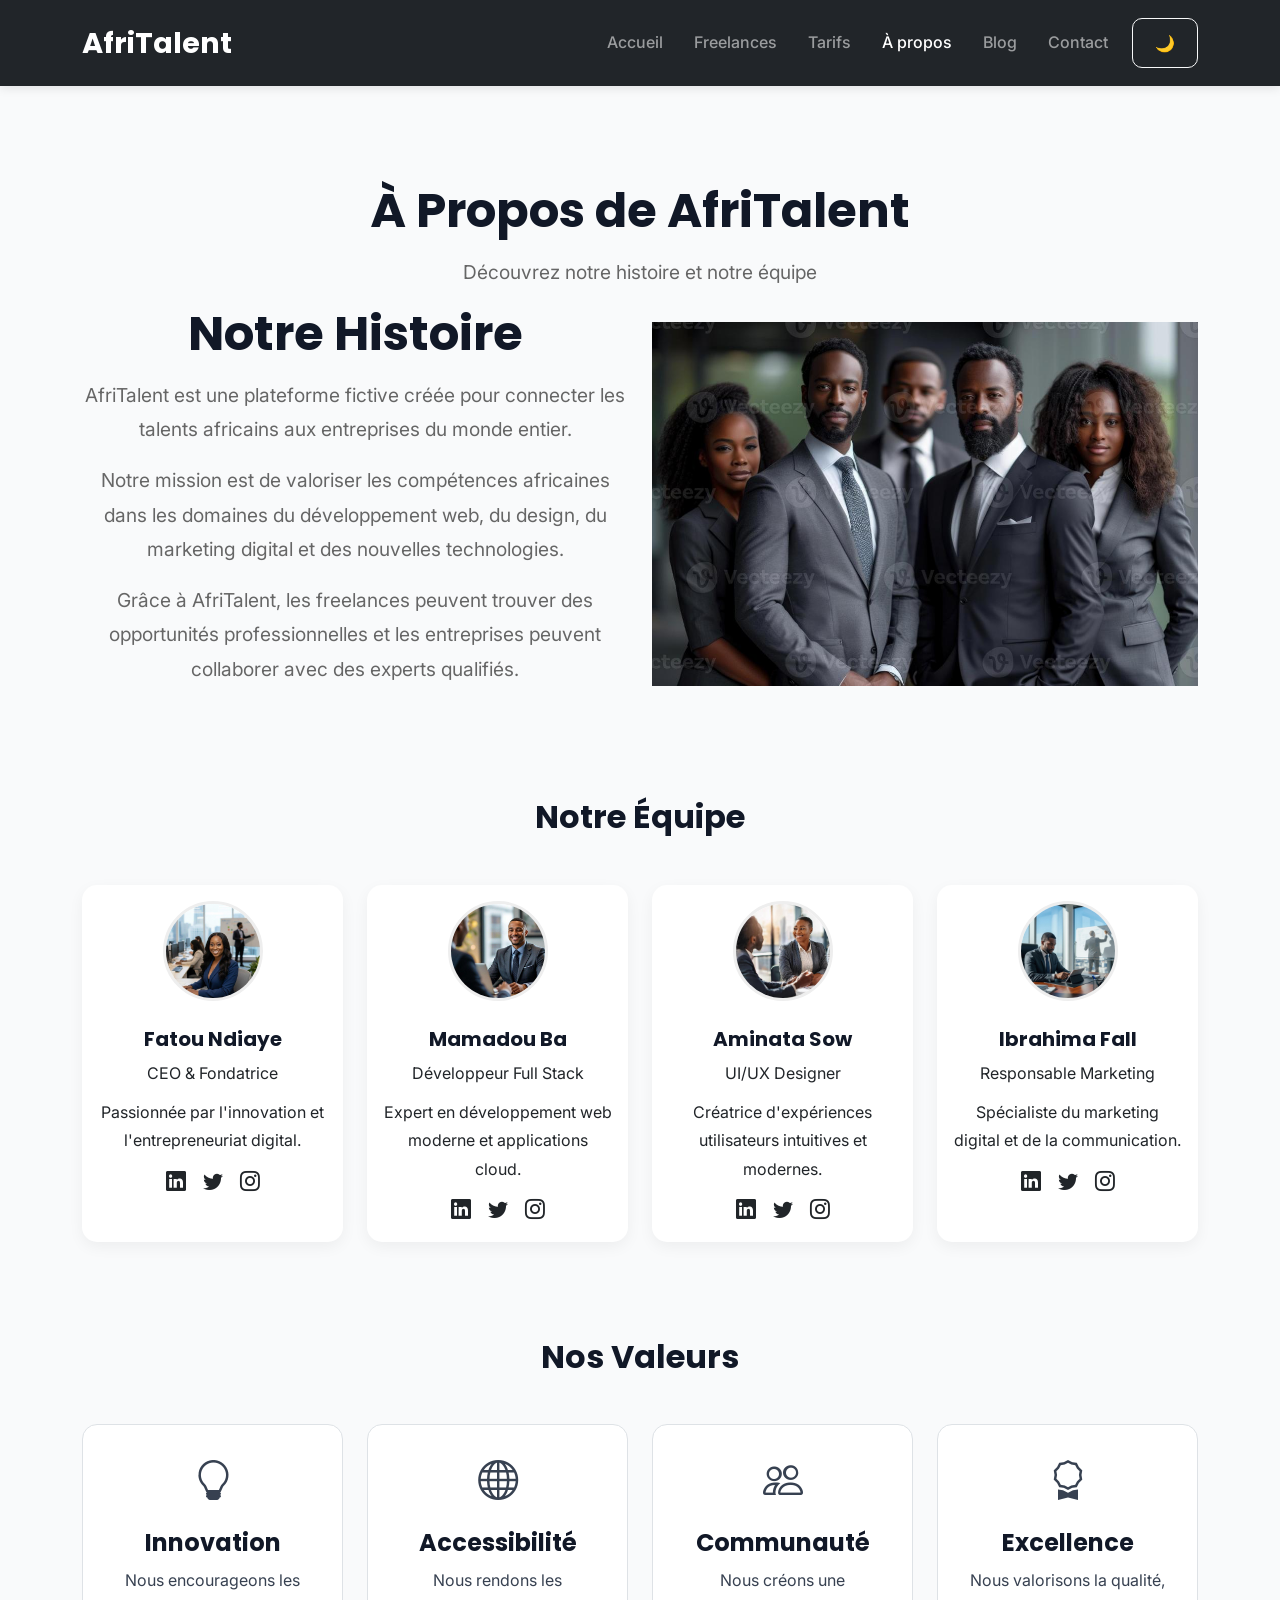
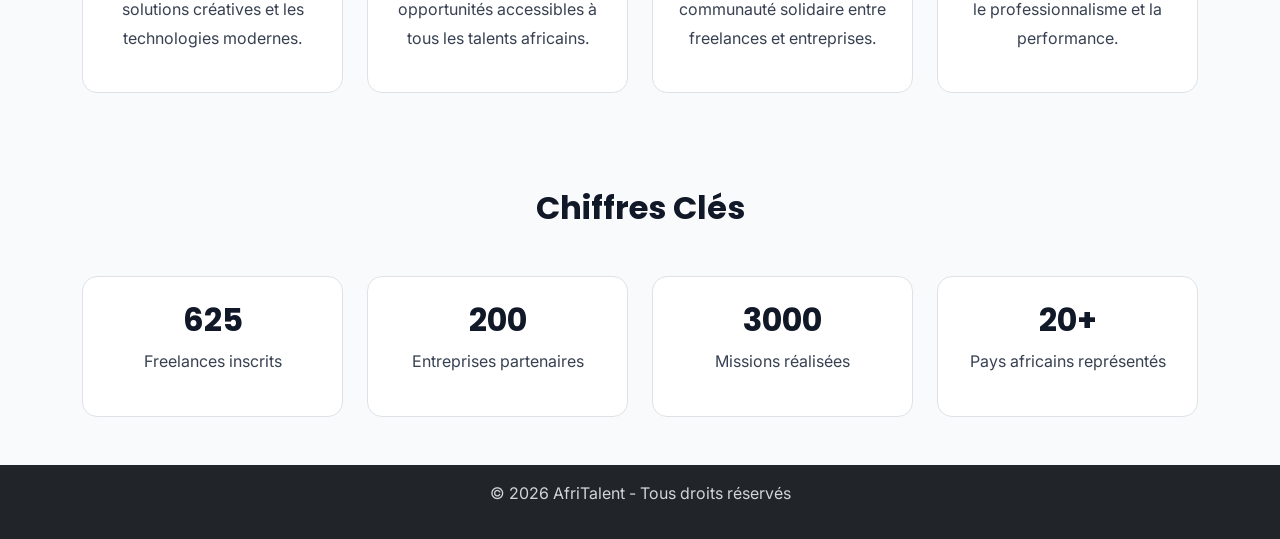
==== commit dab681de: "JS : compteurs animés au scroll et animations fade-in des sections" ====
--- a/about.html
+++ b/about.html
@@ -166,7 +166,7 @@
 
     <!-- EQUIPE -->
 
-    <section class="container py-5">
+    <section class="container py-5 fade-in">
 
         <h2 class="text-center mb-5">
 
@@ -334,7 +334,7 @@
 
     <!-- NOS VALEURS -->
 
-    <section class="container py-5">
+    <section class="container py-5 fade-in">
 
         <h2 class="text-center mb-5">
 
@@ -438,7 +438,7 @@
 
     <!-- CHIFFE CLES -->
 
-    <section class="container py-5">
+    <section class="container py-5 fade-in">
 
         <h2 class="text-center mb-5">
 
@@ -454,7 +454,7 @@
 
                 <div class="border p-4">
 
-                    <h2>2500+</h2>
+                    <h2 class="counter" data-target="2500">0</h2>
 
                     <p>Freelances inscrits</p>
 
@@ -468,7 +468,7 @@
 
                 <div class="border p-4">
 
-                    <h2>800+</h2>
+                    <h2 class="counter" data-target="800">0</h2>
 
                     <p>Entreprises partenaires</p>
 
@@ -482,7 +482,7 @@
 
                 <div class="border p-4">
 
-                    <h2>12000+</h2>
+                    <h2 class="counter" data-target="12000">0</h2>
 
                     <p>Missions réalisées</p>
 
--- a/css/style.css
+++ b/css/style.css
@@ -866,4 +866,17 @@
     right:20px;
     display:none;
     z-index:999;
+}
+
+/* FADE IN */
+
+.fade-in{
+    opacity:0;
+    transform:translateY(40px);
+    transition:all 0.8s ease;
+}
+
+.fade-in.show{
+    opacity:1;
+    transform:translateY(0);
 }
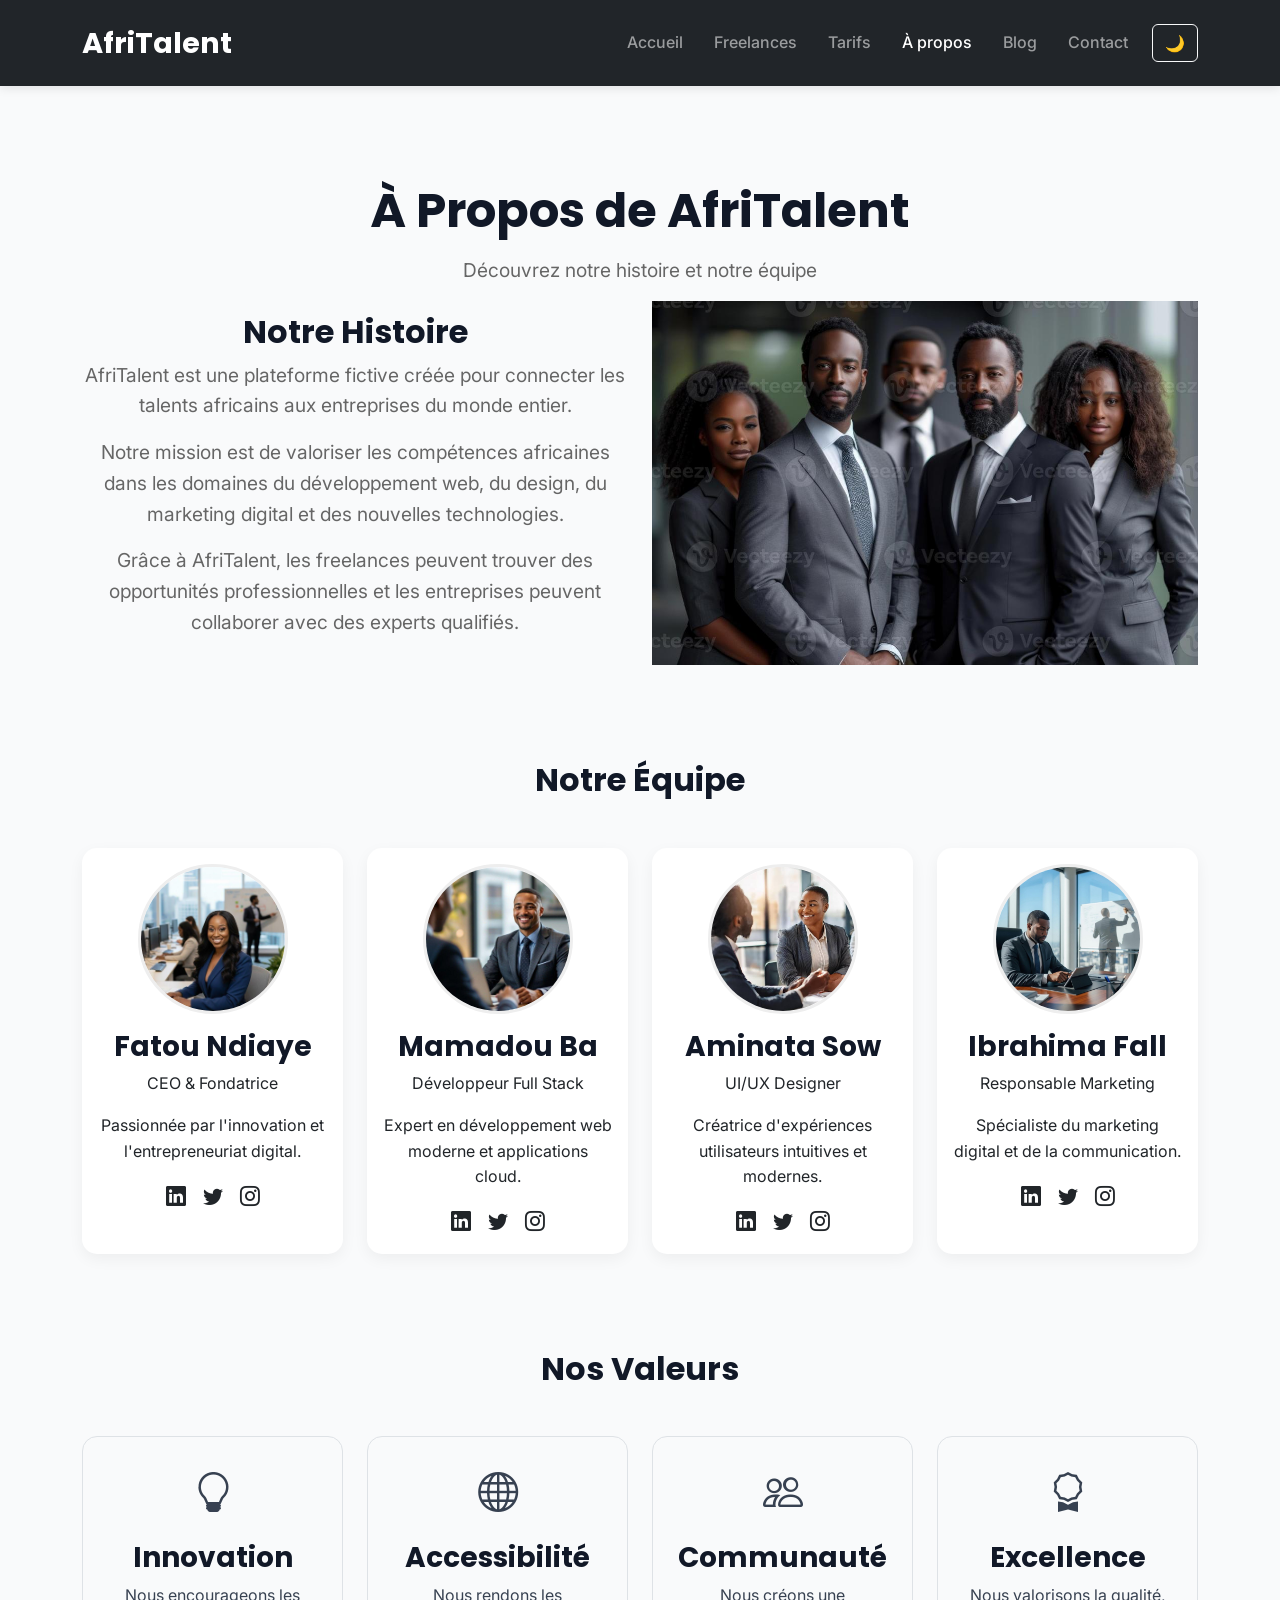
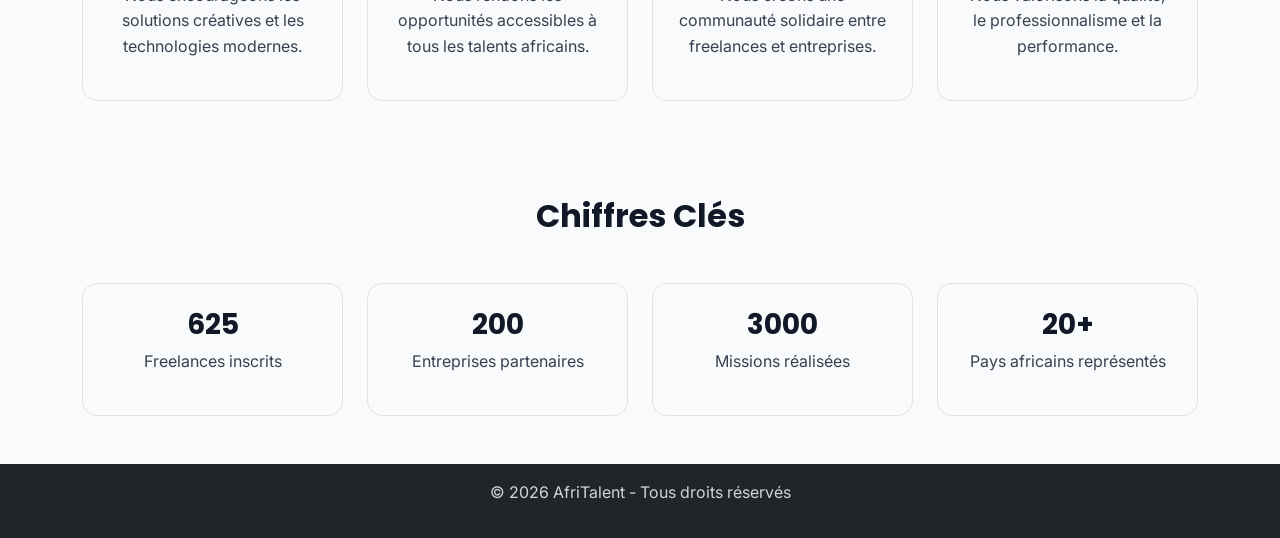
==== commit bacef8a7: "Finalisation : corrections responsive, optimisation du code et commentaires" ====
--- a/about.html
+++ b/about.html
@@ -10,40 +10,39 @@
     <!-- Bootstrap -->
     <link href="https://cdn.jsdelivr.net/npm/bootstrap@5.3.0/dist/css/bootstrap.min.css" rel="stylesheet">
 
-    <link rel="stylesheet"
-
-    href="https://cdn.jsdelivr.net/npm/bootstrap-icons@1.11.3/font/bootstrap-icons.min.css">
+    <link rel="stylesheet" href="https://cdn.jsdelivr.net/npm/bootstrap-icons@1.11.3/font/bootstrap-icons.min.css">
 
     <link rel="preconnect" href="https://fonts.gstatic.com" crossorigin>
 
-    <link href="https://fonts.googleapis.com/css2?family=Inter:wght@300;400;500;600&family=Poppins:wght@600;700;800&display=swap" rel="stylesheet">
+    <link
+        href="https://fonts.googleapis.com/css2?family=Inter:wght@300;400;500;600&family=Poppins:wght@600;700;800&display=swap"
+        rel="stylesheet">
 
 
     <!-- CSS -->
     <link rel="stylesheet" href="css/style.css">
 </head>
+
 <body>
-    
+    <!-- HEADER -->
     <header>
 
-        
+
         <nav class="navbar navbar-expand-lg navbar-dark bg-dark">
 
             <div class="container">
 
-                
+
                 <a class="navbar-brand" href="index.html">
                     AfriTalent
                 </a>
-                
-                <button class="navbar-toggler" type="button"
-                    data-bs-toggle="collapse"
-                    data-bs-target="#menu">
+
+                <button class="navbar-toggler" type="button" data-bs-toggle="collapse" data-bs-target="#menu">
 
                     <span class="navbar-toggler-icon"></span>
                 </button>
 
-                
+
                 <div class="collapse navbar-collapse" id="menu">
 
                     <ul class="navbar-nav ms-auto">
@@ -86,7 +85,7 @@
 
                     </ul>
                     <button id="theme-toggle" class="btn btn-outline-light ms-3">
-                       🌙
+                        🌙
                     </button>
 
 
@@ -100,113 +99,309 @@
 
 
     <main class="mt-5">
-    <section class="about-hero container text-center py-5">
-                        <h1>
-                            À Propos de AfriTalent
-                        </h1>
-
-                        <p>
-                            Découvrez notre histoire et notre équipe 
-                        </p>
-<!-- Notre Histoire -->
-
-        <div class="row align-items-center">
-
-            <!-- TEXTE -->
-
-            <div class="col-lg-6">
-
-                <h1>Notre Histoire</h1>
-
-                <p>
-
-                    AfriTalent est une plateforme fictive créée pour connecter
-
-                    les talents africains aux entreprises du monde entier.
-
-                </p>
-
-                <p>
-
-                    Notre mission est de valoriser les compétences africaines
-
-                    dans les domaines du développement web, du design,
-
-                    du marketing digital et des nouvelles technologies.
-
-                </p>
-
-                <p>
-
-                    Grâce à AfriTalent, les freelances peuvent trouver
-
-                    des opportunités professionnelles et les entreprises
-
-                    peuvent collaborer avec des experts qualifiés.
-
-                </p>
+        <section class="about-hero container text-center py-5">
+            <h1>
+                À Propos de AfriTalent
+            </h1>
+
+            <p>
+                Découvrez notre histoire et notre équipe
+            </p>
+            <!-- Notre Histoire -->
+
+            <div class="row align-items-center">
+
+                <!-- TEXTE -->
+
+                <div class="col-lg-6">
+
+                    <h2>Notre Histoire</h2>
+
+                    <p>
+
+                        AfriTalent est une plateforme fictive créée pour connecter
+
+                        les talents africains aux entreprises du monde entier.
+
+                    </p>
+
+                    <p>
+
+                        Notre mission est de valoriser les compétences africaines
+
+                        dans les domaines du développement web, du design,
+
+                        du marketing digital et des nouvelles technologies.
+
+                    </p>
+
+                    <p>
+
+                        Grâce à AfriTalent, les freelances peuvent trouver
+
+                        des opportunités professionnelles et les entreprises
+
+                        peuvent collaborer avec des experts qualifiés.
+
+                    </p>
+
+                </div>
+
+
+
+                <div class="col-lg-6 text-center">
+
+                    <img src="images/about-history.png" class="img-fluid" alt="Notre Histoire">
+
+                </div>
 
             </div>
 
-            
-
-            <div class="col-lg-6 text-center">
-
-                <img src="images/about-history.png"
-
-                     class="img-fluid"
-
-                     alt="Notre Histoire">
+        </section>
+
+        <!-- EQUIPE -->
+
+        <section class="container py-5 fade-in">
+
+            <h2 class="text-center mb-5">
+
+                Notre Équipe
+
+            </h2>
+
+            <div class="row g-4">
+
+                <!-- MEMBRE 1 -->
+
+                <div class="col-12 col-md-6 col-lg-3">
+
+                    <div class="card text-center h-100 p-3">
+
+                        <img src="images/team1.png" class="rounded-circle mx-auto mb-3" width="100"
+                            alt="Membre équipe 1">
+
+                        <h3>Fatou Ndiaye</h3>
+
+                        <p>CEO & Fondatrice</p>
+
+                        <p>
+
+                            Passionnée par l'innovation et l'entrepreneuriat digital.
+
+                        </p>
+
+                        <div class="fs-5">
+
+                            <i class="bi bi-linkedin"></i>
+
+                            <i class="bi bi-twitter"></i>
+
+                            <i class="bi bi-instagram"></i>
+
+                        </div>
+
+                    </div>
+
+                </div>
+
+                <!-- MEMBRE 2 -->
+
+                <div class="col-12 col-md-6 col-lg-3">
+
+                    <div class="card text-center h-100 p-3">
+
+                        <img src="images/team2.png" class="rounded-circle mx-auto mb-3" width="100"
+                            alt="Membre équipe 2">
+
+                        <h3>Mamadou Ba</h3>
+
+                        <p>Développeur Full Stack</p>
+
+                        <p>
+
+                            Expert en développement web moderne et applications cloud.
+
+                        </p>
+
+                        <div class="fs-5">
+
+                            <i class="bi bi-linkedin"></i>
+
+                            <i class="bi bi-twitter"></i>
+
+                            <i class="bi bi-instagram"></i>
+
+                        </div>
+
+                    </div>
+
+                </div>
+
+                <!-- MEMBRE 3 -->
+
+                <div class="col-12 col-md-6 col-lg-3">
+
+                    <div class="card text-center h-100 p-3">
+
+                        <img src="images/team3.png" class="rounded-circle mx-auto mb-3" width="100"
+                            alt="Membre équipe 3">
+
+                        <h3>Aminata Sow</h3>
+
+                        <p>UI/UX Designer</p>
+
+                        <p>
+
+                            Créatrice d'expériences utilisateurs intuitives et modernes.
+
+                        </p>
+
+                        <div class="fs-5">
+
+                            <i class="bi bi-linkedin"></i>
+
+                            <i class="bi bi-twitter"></i>
+
+                            <i class="bi bi-instagram"></i>
+
+                        </div>
+
+                    </div>
+
+                </div>
+
+                <!-- MEMBRE 4 -->
+
+                <div class="col-12 col-md-6 col-lg-3">
+
+                    <div class="card text-center h-100 p-3">
+
+                        <img src="images/team4.png" class="rounded-circle mx-auto mb-3" width="100"
+                            alt="Membre équipe 4">
+
+                        <h3>Ibrahima Fall</h3>
+
+                        <p>Responsable Marketing</p>
+
+                        <p>
+
+                            Spécialiste du marketing digital et de la communication.
+
+                        </p>
+
+                        <div class="fs-5">
+
+                            <i class="bi bi-linkedin"></i>
+
+                            <i class="bi bi-twitter"></i>
+
+                            <i class="bi bi-instagram"></i>
+
+                        </div>
+
+                    </div>
+
+                </div>
 
             </div>
 
-        </div>
-
-    </section>
-
-    <!-- EQUIPE -->
-
-    <section class="container py-5 fade-in">
-
-        <h2 class="text-center mb-5">
-
-            Notre Équipe
-
-        </h2>
-
-        <div class="row g-4">
-
-            <!-- MEMBRE 1 -->
-
-            <div class="col-12 col-md-6 col-lg-3">
-
-                <div class="card text-center h-100 p-3">
-
-                    <img src="images/team1.png"
-
-                         class="rounded-circle mx-auto mb-3"
-
-                         width="100"
-
-                         alt="Membre équipe 1">
-
-                    <h5>Fatou Ndiaye</h5>
-
-                    <p>CEO & Fondatrice</p>
-
-                    <p>
-
-                        Passionnée par l'innovation et l'entrepreneuriat digital.
-
-                    </p>
-
-                    <div class="fs-5">
-
-                        <i class="bi bi-linkedin"></i>
-
-                        <i class="bi bi-twitter"></i>
-
-                        <i class="bi bi-instagram"></i>
+        </section>
+
+        <!-- NOS VALEURS -->
+
+        <section class="container py-5 fade-in">
+
+            <h2 class="text-center mb-5">
+
+                Nos Valeurs
+
+            </h2>
+
+            <div class="row g-4 text-center">
+
+                <!-- VALEUR 1 -->
+
+                <div class="col-md-3">
+
+                    <div class="border p-4 h-100">
+
+                        <i class="bi bi-lightbulb fs-1"></i>
+
+                        <h3 class="mt-3">Innovation</h3>
+
+                        <p>
+
+                            Nous encourageons les solutions créatives
+
+                            et les technologies modernes.
+
+                        </p>
+
+                    </div>
+
+                </div>
+
+                <!-- VALEUR 2 -->
+
+                <div class="col-md-3">
+
+                    <div class="border p-4 h-100">
+
+                        <i class="bi bi-globe fs-1"></i>
+
+                        <h3 class="mt-3">Accessibilité</h3>
+
+                        <p>
+
+                            Nous rendons les opportunités accessibles
+
+                            à tous les talents africains.
+
+                        </p>
+
+                    </div>
+
+                </div>
+
+                <!-- VALEUR 3 -->
+
+                <div class="col-md-3">
+
+                    <div class="border p-4 h-100">
+
+                        <i class="bi bi-people fs-1"></i>
+
+                        <h3 class="mt-3">Communauté</h3>
+
+                        <p>
+
+                            Nous créons une communauté solidaire
+
+                            entre freelances et entreprises.
+
+                        </p>
+
+                    </div>
+
+                </div>
+
+                <!-- VALEUR 4 -->
+
+                <div class="col-md-3">
+
+                    <div class="border p-4 h-100">
+
+                        <i class="bi bi-award fs-1"></i>
+
+                        <h3 class="mt-3">Excellence</h3>
+
+                        <p>
+
+                            Nous valorisons la qualité,
+
+                            le professionnalisme et la performance.
+
+                        </p>
 
                     </div>
 
@@ -214,37 +409,71 @@
 
             </div>
 
-            <!-- MEMBRE 2 -->
-
-            <div class="col-12 col-md-6 col-lg-3">
-
-                <div class="card text-center h-100 p-3">
-
-                    <img src="images/team2.png"
-
-                         class="rounded-circle mx-auto mb-3"
-
-                         width="100"
-
-                         alt="Membre équipe 2">
-
-                    <h5>Mamadou Ba</h5>
-
-                    <p>Développeur Full Stack</p>
-
-                    <p>
-
-                        Expert en développement web moderne et applications cloud.
-
-                    </p>
-
-                    <div class="fs-5">
-
-                        <i class="bi bi-linkedin"></i>
-
-                        <i class="bi bi-twitter"></i>
-
-                        <i class="bi bi-instagram"></i>
+        </section>
+
+        <!-- CHIFFE CLES -->
+
+        <section class="container py-5 fade-in">
+
+            <h2 class="text-center mb-5">
+
+                Chiffres Clés
+
+            </h2>
+
+            <div class="row g-4 text-center">
+
+                <!-- CHIFFRE 1 -->
+
+                <div class="col-md-3">
+
+                    <div class="border p-4">
+
+                        <h3 class="counter" data-target="2500">0</h3>
+
+                        <p>Freelances inscrits</p>
+
+                    </div>
+
+                </div>
+
+                <!-- CHIFFRE 2 -->
+
+                <div class="col-md-3">
+
+                    <div class="border p-4">
+
+                        <h3 class="counter" data-target="800">0</h3>
+
+                        <p>Entreprises partenaires</p>
+
+                    </div>
+
+                </div>
+
+                <!-- CHIFFRE 3 -->
+
+                <div class="col-md-3">
+
+                    <div class="border p-4">
+
+                        <h3 class="counter" data-target="12000">0</h3>
+
+                        <p>Missions réalisées</p>
+
+                    </div>
+
+                </div>
+
+                <!-- CHIFFRE 4 -->
+
+                <div class="col-md-3">
+
+                    <div class="border p-4">
+
+                        <h3>20+</h3>
+
+                        <p>Pays africains représentés</p>
 
                     </div>
 
@@ -252,261 +481,7 @@
 
             </div>
 
-            <!-- MEMBRE 3 -->
-
-            <div class="col-12 col-md-6 col-lg-3">
-
-                <div class="card text-center h-100 p-3">
-
-                    <img src="images/team3.png"
-
-                         class="rounded-circle mx-auto mb-3"
-
-                         width="100"
-
-                         alt="Membre équipe 3">
-
-                    <h5>Aminata Sow</h5>
-
-                    <p>UI/UX Designer</p>
-
-                    <p>
-
-                        Créatrice d'expériences utilisateurs intuitives et modernes.
-
-                    </p>
-
-                    <div class="fs-5">
-
-                        <i class="bi bi-linkedin"></i>
-
-                        <i class="bi bi-twitter"></i>
-
-                        <i class="bi bi-instagram"></i>
-
-                    </div>
-
-                </div>
-
-            </div>
-
-            <!-- MEMBRE 4 -->
-
-            <div class="col-12 col-md-6 col-lg-3">
-
-                <div class="card text-center h-100 p-3">
-
-                    <img src="images/team4.png"
-
-                         class="rounded-circle mx-auto mb-3"
-
-                         width="100"
-
-                         alt="Membre équipe 4">
-
-                    <h5>Ibrahima Fall</h5>
-
-                    <p>Responsable Marketing</p>
-
-                    <p>
-
-                        Spécialiste du marketing digital et de la communication.
-
-                    </p>
-
-                    <div class="fs-5">
-
-                        <i class="bi bi-linkedin"></i>
-
-                        <i class="bi bi-twitter"></i>
-
-                        <i class="bi bi-instagram"></i>
-
-                    </div>
-
-                </div>
-
-            </div>
-
-        </div>
-
-    </section>
-
-    <!-- NOS VALEURS -->
-
-    <section class="container py-5 fade-in">
-
-        <h2 class="text-center mb-5">
-
-            Nos Valeurs
-
-        </h2>
-
-        <div class="row g-4 text-center">
-
-            <!-- VALEUR 1 -->
-
-            <div class="col-md-3">
-
-                <div class="border p-4 h-100">
-
-                    <i class="bi bi-lightbulb fs-1"></i>
-
-                    <h4 class="mt-3">Innovation</h4>
-
-                    <p>
-
-                        Nous encourageons les solutions créatives
-
-                        et les technologies modernes.
-
-                    </p>
-
-                </div>
-
-            </div>
-
-            <!-- VALEUR 2 -->
-
-            <div class="col-md-3">
-
-                <div class="border p-4 h-100">
-
-                    <i class="bi bi-globe fs-1"></i>
-
-                    <h4 class="mt-3">Accessibilité</h4>
-
-                    <p>
-
-                        Nous rendons les opportunités accessibles
-
-                        à tous les talents africains.
-
-                    </p>
-
-                </div>
-
-            </div>
-
-            <!-- VALEUR 3 -->
-
-            <div class="col-md-3">
-
-                <div class="border p-4 h-100">
-
-                    <i class="bi bi-people fs-1"></i>
-
-                    <h4 class="mt-3">Communauté</h4>
-
-                    <p>
-
-                        Nous créons une communauté solidaire
-
-                        entre freelances et entreprises.
-
-                    </p>
-
-                </div>
-
-            </div>
-
-            <!-- VALEUR 4 -->
-
-            <div class="col-md-3">
-
-                <div class="border p-4 h-100">
-
-                    <i class="bi bi-award fs-1"></i>
-
-                    <h4 class="mt-3">Excellence</h4>
-
-                    <p>
-
-                        Nous valorisons la qualité,
-
-                        le professionnalisme et la performance.
-
-                    </p>
-
-                </div>
-
-            </div>
-
-        </div>
-
-    </section>
-
-    <!-- CHIFFE CLES -->
-
-    <section class="container py-5 fade-in">
-
-        <h2 class="text-center mb-5">
-
-            Chiffres Clés
-
-        </h2>
-
-        <div class="row g-4 text-center">
-
-            <!-- CHIFFRE 1 -->
-
-            <div class="col-md-3">
-
-                <div class="border p-4">
-
-                    <h2 class="counter" data-target="2500">0</h2>
-
-                    <p>Freelances inscrits</p>
-
-                </div>
-
-            </div>
-
-            <!-- CHIFFRE 2 -->
-
-            <div class="col-md-3">
-
-                <div class="border p-4">
-
-                    <h2 class="counter" data-target="800">0</h2>
-
-                    <p>Entreprises partenaires</p>
-
-                </div>
-
-            </div>
-
-            <!-- CHIFFRE 3 -->
-
-            <div class="col-md-3">
-
-                <div class="border p-4">
-
-                    <h2 class="counter" data-target="12000">0</h2>
-
-                    <p>Missions réalisées</p>
-
-                </div>
-
-            </div>
-
-            <!-- CHIFFRE 4 -->
-
-            <div class="col-md-3">
-
-                <div class="border p-4">
-
-                    <h2>20+</h2>
-
-                    <p>Pays africains représentés</p>
-
-                </div>
-
-            </div>
-
-        </div>
-
-    </section>
+        </section>
     </main>
 
     <!-- FOOTER -->
@@ -518,7 +493,7 @@
 
     </footer>
     <button id="backToTop" class="btn btn-primary">
-       ↑
+        ↑
     </button>
 
     <!-- Bootstrap JS -->
@@ -528,4 +503,5 @@
     <script src="js/main.js"></script>
 
 </body>
+
 </html>
--- a/css/style.css
+++ b/css/style.css
@@ -1,6 +1,4 @@
-:root{
-
-    /* Couleurs */
+:root {
     --primary-color: #0d6efd;
     --secondary-color: #6610f2;
     --dark-color: #111827;
@@ -18,20 +16,18 @@
     --transition: 0.3s ease;
 }
 
-
-
-*{
+* {
     margin: 0;
     padding: 0;
     box-sizing: border-box;
 }
 
-
-body{
+body {
     font-family: var(--body-font);
     background-color: var(--light-color);
     color: var(--text-color);
     line-height: 1.6;
+    padding-top: 0px;
 }
 
 
@@ -39,386 +35,255 @@
 h2,
 h3,
 h4,
-h5{
+h5 {
     font-family: var(--title-font);
     color: var(--dark-color);
     font-weight: 700;
 }
 
-a{
+a {
     text-decoration: none;
 }
 
-.navbar{
+img {
+    max-width: 100%;
+    height: auto;
+}
+
+/* NAVBAR */
+
+.navbar {
     padding: 15px 0;
-    box-shadow: 0 2px 10px rgba(0,0,0,0.1);
-}
-
-.navbar-brand{
+    box-shadow: 0 2px 10px rgba(0, 0, 0, 0.1);
+}
+
+.navbar-brand {
     font-size: 1.8rem;
     font-weight: bold;
     font-family: var(--title-font);
 }
 
-.nav-link{
+.nav-link {
     margin-left: 15px;
     transition: var(--transition);
     font-weight: 500;
 }
 
-.nav-link:hover{
+.nav-link:hover {
     color: var(--primary-color) !important;
 }
 
-
-/* ================= HERO ================= */
-
-#hero{
+.navbar-toggler {
+    border: none;
+}
+
+.navbar-scrolled {
+    background: #111827 !important;
+    box-shadow: 0 5px 15px rgba(0, 0, 0, 0.2);
+    padding: 8px 0;
+}
+
+/* HERO */
+
+#hero {
     position: relative;
     overflow: hidden;
-    padding: 120px 0;
-    background: #ffffff;
-}
-
-/* TEXTE */
-
-#hero .hero-text{
+    background-image: url("../images/imageAfriTalent.png");
+    background-size: cover;
+    background-position: center;
+    background-repeat: no-repeat;
+    min-height: auto;
+    padding: 0;
+}
+
+.hero-overlay {
+    width: 100%;
+    height: auto;
+    min-height: unset;
+    background: rgba(0, 0, 0, 0.7);
+    display: flex;
+    align-items: center;
+    padding: 80px 40px;
+}
+
+#hero .container {
+    height: auto;
+    display: flex;
+    justify-content: flex-start;
+    align-items: center;
+}
+
+.hero-text {
+    width: 100%;
+    max-width: 700px;
+    text-align: left;
+    margin-left: 0;
+    margin-right: auto;
     position: relative;
     z-index: 2;
 }
 
-#hero h1{
-    font-size: 5rem;
+.hero-text h1,
+.hero-text h2,
+.hero-text p {
+    color: white !important;
+    text-shadow: 2px 2px 4px rgba(0, 0, 0, 0.5);
+}
+
+.hero-text h1 {
+    font-size: 3.5rem;
     font-weight: 800;
-    line-height: 1;
-}
-
-#hero h2{
-    font-size: 2rem;
+    line-height: 1.3;
+    margin-bottom: 15px;
+}
+
+.hero-text h2 {
+    font-size: 1.25rem;
     font-weight: 600;
-}
-
-
-
-.btn{
+
+    margin-bottom: 15px;
+}
+
+.hero-text p {
+    font-size: 1rem;
+    margin-bottom: 25px;
+    opacity: 0.9;
+}
+
+#hero .btn {
+    padding: 12px 24px;
+    border-radius: 12px;
+    font-weight: 600;
+    margin-right: 10px;
+    margin-top: 5px;
+    display: inline-block;
+}
+
+.btn-outline-dark {
+    color: white !important;
+    border-color: white !important;
+}
+
+.btn-outline-dark:hover {
+    background: white !important;
+    color: black !important;
+}
+
+/* COMMENT CA MARCHE */
+
+.bento {
+    display: grid;
+    grid-template-columns: repeat(2, 1fr);
+    gap: 25px;
+}
+
+.bento-item {
+    background: #fff;
+    border-radius: 15px;
+    padding: 20px;
+
+    text-align: center;
+    box-shadow: 0 2px 10px rgba(0, 0, 0, 0.1);
+    transition: 0.3s ease;
+}
+
+.bento-item:hover {
+    transform: translateY(-8px);
+    box-shadow: 0 10px 20px rgba(0, 0, 0, 0.15);
+}
+
+.bento-item img {
+    width: 80px;
+    height: 80px;
+    object-fit: contain;
     border-radius: 10px;
-    padding: 12px 22px;
-    transition: var(--transition);
-}
-
-.btn:hover{
-    transform: translateY(-3px);
-}
-
-section{
-    padding-top: 60px;
-    padding-bottom: 60px;
-}
-
-
-.border{
-    border-radius: var(--radius) !important;
-    background-color: var(--white-color);
-    transition: var(--transition);
-}
-
-.border:hover{
-    transform: translateY(-5px);
-    box-shadow: 0 5px 20px rgba(0,0,0,0.1);
-}
-
-
-img{
-    max-width: 100%;
-    height: auto;
-}
-
-
-section h3{
-    color: var(--primary-color);
-    font-size: 2rem;
-    font-weight: bold;
-}
-
+    margin-bottom: 10px;
+}
+
+/* CATEGORIES DE SERVICES */
+
+.col-12.col-md-6.col-lg-4 img,
+.col-lg-4 img {
+    width: 80px;
+    height: 80px;
+    object-fit: contain;
+}
+
+.border {
+    border-radius: 15px !important;
+    transition: 0.3s ease;
+
+}
+
+.border:hover {
+    transform: translateY(-8px);
+    box-shadow: 0 10px 20px rgba(0, 0, 0, 0.1);
+}
 
 /* TEMOIGNAGES */
-.carousel-item{
+
+.carousel-item {
     padding: 30px;
 }
 
-.carousel-item img{
+.carousel-item img {
     width: 150px;
     height: 150px;
     object-fit: cover;
 }
 
-
-/* FOOTER */
-footer{
-    background-color: var(--dark-color);
-}
-
-footer h5{
-    color: var(--white-color);
-    margin-bottom: 20px;
-}
-
-footer p,
-footer a{
-    color: #d1d5db;
-}
-
-footer a{
-    transition: var(--transition);
-}
-
-footer a:hover{
-    color: var(--primary-color) !important;
-}
-
-
-@media(max-width:992px){
-
-    #hero{
-        text-align: center;
-    }
-
-    #hero h1{
-        font-size: 2.5rem;
-    }
-
-    .nav-link{
-        margin-left: 0;
-    }
-
-}
-
-
-@media(max-width:768px){
-
-    #hero h1{
-        font-size: 2rem;
-    }
-
-    #hero h2{
-        font-size: 1.2rem;
-    }
-
-    .btn{
-        margin-bottom: 10px;
-    }
-
-    .carousel-item{
-        padding: 15px;
-    }
-
-}
-/* CARDS FREELANCES */
-.card{
-    border: none;
-    border-radius: 15px;
-    transition: 0.3s ease;
-    box-shadow: 0 5px 15px rgba(0,0,0,0.05);
-}
-
-.card:hover{
-    transform: translateY(-8px);
-    box-shadow: 0 10px 25px rgba(0,0,0,0.1);
-}
-
-.card img{
-    width: 140px;
-    height: 140px;
-    object-fit: cover;
-    margin-bottom: 15px;
-}
-
-.card h5{
-    margin-top: 10px;
-    font-weight: 700;
-}
-
-.card p{
-    margin-bottom: 10px;
-}
-/* ABOUT PAGE */
-.card{
-    transition: 0.3s ease;
-    border-radius: 15px;
-}
-
-.card:hover, .border:hover{
-    transform: translateY(-6px);
-    box-shadow: 0 10px 25px rgba(0,0,0,0.1);
-}
-
-/* TARIS PAGES */
-.pricing-card{
-    border: none;
-    border-radius: 15px;
-    box-shadow: 0 5px 15px rgba(0,0,0,0.08);
-    transition: 0.3s ease;
-}
-
-.pricing-card:hover{
-    transform: translateY(-6px);
-}
-/* TITRE TARIFS */
-h1, h2{
-    font-family: var(--title-font);
-}
-.popular{
-    border: 2px solid var(--primary-color);
-    transform: scale(1.05);
-}
-
-/* FORM CONTACT */
-form{
-    background: #fff;
-    padding: 25px;
-    border-radius: 15px;
-    box-shadow: 0 5px 15px rgba(0,0,0,0.05);
-}
-
-form .form-control,
-form .form-select{
-    border-radius: 10px;
-}
-
-form .btn{
-    padding: 10px 20px;
-    border-radius: 10px;
-}
-
-#hero h1 {
-    font-family: 'Poppins', sans-serif;
-    font-size: 3rem;
-    font-weight: 800;
-}
-
-#hero h2 {
-    font-size: 1.5rem;
-    font-weight: 600;
-    opacity: 0.8;
-}
-
-
-.bento {
-    display: grid;
-    grid-template-columns: repeat(2, 1fr);
-    gap: 20px;
-}
-
-.bento-item {
-    border: 1px solid #ddd;
-    padding: 20px;
-    border-radius: 10px;
-    text-align: center;
-    background: #fff;
-    transition: 0.3s ease;
-}
-
-.bento-item:hover {
-    transform: translateY(-8px);
-    box-shadow: 0 10px 20px rgba(0,0,0,0.15);
-}
-
-#hero h1 {
-    font-family: 'Poppins', sans-serif;
-    font-size: 3rem;
-    font-weight: 800;
-}
-
-#hero h2 {
-    font-size: 1.4rem;
-    opacity: 0.8;
-}
-
-#hero p {
-    font-size: 1rem;
-    opacity: 0.7;
-}
-
-.col-md-4.border {
-    transition: 0.3s ease;
-    border-radius: 10px;
-}
-
-.col-md-4.border:hover {
-    transform: translateY(-8px);
-    box-shadow: 0 10px 20px rgba(0,0,0,0.15);
-}
-
-.carousel-item {
-    padding: 20px;
-}
-
-.carousel-item img {
-    object-fit: cover;
-}
-
-section h3 {
-    font-size: 2rem;
-    font-weight: bold;
-}
-
-.card {
-    transition: 0.3s ease;
-}
-
-.card:hover {
-    transform: translateY(-8px);
-    box-shadow: 0 10px 20px rgba(0,0,0,0.15);
-}
+/* CARDS */
 
 .card {
     border: none;
     border-radius: 15px;
     transition: 0.3s ease;
-    box-shadow: 0 5px 15px rgba(0,0,0,0.05);
+    box-shadow: 0 5px 15px rgba(0, 0, 0, 0.05);
+
 }
 
 .card:hover {
     transform: translateY(-10px);
-    box-shadow: 0 15px 30px rgba(0,0,0,0.15);
-}
-
-.card img {
-    object-fit: cover;
-    border: 3px solid #eee;
+    box-shadow: 0 15px 30px rgba(0, 0, 0, 0.15);
 }
 
 .card img {
     width: 150px;
     height: 150px;
     object-fit: cover;
-}
-
-.pricing-card {
-    transition: 0.3s ease;
-    border-radius: 15px;
-}
-
-.pricing-card:hover {
-    transform: translateY(-10px);
-    box-shadow: 0 15px 30px rgba(0,0,0,0.15);
-}
-
-.popular {
-    border: 2px solid #0d6efd;
-    transform: scale(1.05);
-}
+    border: 3px solid #eee;
+}
+
+.card h5 {
+    margin-top: 10px;
+    font-weight: 700;
+}
+
+.card.h-100 {
+    display: flex !important;
+    flex-direction: column !important;
+}
+
+.card.h-100 .btn {
+    margin-top: auto !important;
+}
+
+/* TARIFS */
+
 .pricing-card {
     border: none;
     border-radius: 15px;
+    box-shadow: 0 5px 15px rgba(0, 0, 0, 0.05);
     transition: 0.3s ease;
-    box-shadow: 0 5px 15px rgba(0,0,0,0.05);
-}
+
+}
+
 
 .pricing-card:hover {
     transform: translateY(-10px);
-    box-shadow: 0 15px 30px rgba(0,0,0,0.15);
-}
+    box-shadow: 0 15px 30px rgba(0, 0, 0, 0.15);
+}
+
 .popular {
     border: 2px solid #0d6efd;
     transform: scale(1.05);
@@ -432,6 +297,8 @@
     transform: translateX(-50%);
 }
 
+/* ACCORDION */
+
 .accordion-button {
     font-weight: 500;
 }
@@ -442,24 +309,53 @@
     margin-bottom: 10px;
 }
 
-.card {
+/* CONTACT  */
+
+form {
+    background: white;
+    padding: 30px;
+    border-radius: 15px;
+    box-shadow: 0 5px 20px rgba(0, 0, 0, 0.08);
+}
+
+.form-control,
+.form-select {
+    padding: 12px;
+    border-radius: 10px;
+}
+
+.form-control:focus,
+.form-select:focus {
+    box-shadow: none;
+    border-color: #0d6efd;
+}
+
+form .btn {
+    padding: 12px 25px;
+    border-radius: 10px;
     transition: 0.3s ease;
 }
 
-.card:hover {
-    transform: translateY(-8px);
-    box-shadow: 0 10px 20px rgba(0,0,0,0.15);
-}
-
-.fs-5 i {
-    margin: 0 5px;
-    cursor: pointer;
-    transition: 0.3s;
-}
-
-.fs-5 i:hover {
+form .btn:hover {
+    transform: translateY(-3px);
+}
+
+.main-contact i {
     color: #0d6efd;
-}
+    margin-right: 10px;
+}
+
+iframe {
+    border-radius: 15px;
+}
+
+.main-contact img {
+    max-height: 300px;
+    object-fit: cover;
+    width: 100%;
+}
+
+/* ABOUT  */
 
 .about-hero h1 {
     font-size: 3rem;
@@ -471,31 +367,33 @@
     font-size: 1.2rem;
     color: #666;
 }
-main h1,
-main h2 {
-    font-weight: 700;
-}
-
-main p {
-    line-height: 1.8;
-}
-
-.card {
-    border: none;
-    border-radius: 15px;
-    transition: 0.3s ease;
-}
-
-.card:hover {
-    transform: translateY(-10px);
-    box-shadow: 0 15px 30px rgba(0,0,0,0.15);
-}
-
-.card img {
-    object-fit: cover;
-    height: 100px;
-    width: 100px;
-}
+
+/* FOOTER  */
+
+footer {
+    background-color: var(--dark-color);
+}
+
+footer h5 {
+    color: var(--white-color);
+    margin-bottom: 20px;
+}
+
+footer p,
+footer a {
+    color: #d1d5db;
+}
+
+footer a {
+    transition: var(--transition);
+}
+
+footer a:hover {
+    color: var(--primary-color) !important;
+}
+
+/* ICONES RESEAUX SOCIAUX   */
+
 .fs-5 i {
     margin: 0 6px;
     transition: 0.3s ease;
@@ -505,378 +403,130 @@
 .fs-5 i:hover {
     color: #0d6efd;
 }
-.border {
-    border-radius: 15px !important;
-    transition: 0.3s ease;
-}
-
-.border:hover {
-    transform: translateY(-8px);
-    box-shadow: 0 10px 20px rgba(0,0,0,0.1);
-}
-form {
-    background: white;
-    padding: 30px;
-    border-radius: 15px;
-    box-shadow: 0 5px 20px rgba(0,0,0,0.08);
-}
-.form-control,
-.form-select {
-    padding: 12px;
-    border-radius: 10px;
-}
-
-.form-control:focus,
-.form-select:focus {
-    box-shadow: none;
-    border-color: #0d6efd;
-}
-form .btn {
-    padding: 12px 25px;
-    border-radius: 10px;
-    transition: 0.3s ease;
-}
-
-form .btn:hover {
-    transform: translateY(-3px);
-}
-.main-contact i {
-    color: #0d6efd;
-    margin-right: 10px;
-}
-iframe {
-    border-radius: 15px;
-}
-.main-contact img{
-    max-height: 300px;
-    object-fit: cover;
-    width: 100%;
-}
-/* =========================
-TABLETTE
-========================= */
-
-@media screen and (max-width:768px){
-
-    .navbar-nav{
-        text-align:center;
-    }
-
-    h1{
-        font-size:2.5rem;
-    }
-
-    .bento{
-        grid-template-columns:1fr;
-    }
-
-    .col-md-3,
-    .col-md-4{
-        margin-bottom:20px;
-    }
-}
-/* =========================
-MOBILE
-========================= */
-
-@media screen and (max-width:375px){
-
-    h1{
-        font-size:2rem;
-    }
-
-    h2{
-        font-size:1.2rem;
-    }
-
-    .btn{
-        width:100%;
-        margin-bottom:10px;
-    }
-
-    .navbar-brand{
-        font-size:1rem;
-    }
-
-    .carousel-item img{
-        width:100px;
-    }
-}
-/* IMAGES */
-
-img{
-    max-width:100%;
-    height:auto;
-}
-
-/* IMAGES CATEGORIES */
-
-.col-lg-4 img{
-    width:100%;
-    height:220px;
-    object-fit:cover;
-}
-/* ===== BENTO GRID ===== */
-
-.bento{
-    display:grid;
-    grid-template-columns:repeat(2,1fr);
-    gap:25px;
-}
-
-.bento-item{
-    background:#fff;
-    border-radius:15px;
-    padding:20px;
-    text-align:center;
-    box-shadow:0 2px 10px rgba(0,0,0,0.1);
-}
-
-/* IMAGES */
-
-.bento-item img{
-    width:100%;
-    height:220px;
-    object-fit:cover;
-    border-radius:10px;
-}
-/* ALIGNEMENT DES IMAGES */
-
-.bento-item img{
-    width:100%;
-    height:200px;
-    object-fit:cover;
-}
-@media screen and (max-width:768px){
-
-    .bento{
-        grid-template-columns:1fr;
-    }
-}
-.navbar-toggler{
-    border:none;
-}
-.bento-item{
-    background:#fff;
-    border-radius:15px;
-    padding:20px;
-    text-align:center;
-    box-shadow:0 2px 10px rgba(0,0,0,0.1);
-}
-
-/* =========================
-   HERO SECTION
-========================= */
-
-#hero{
-    background: linear-gradient(to right, #f8f9ff, #eef3ff);
-    padding: 120px 0 80px;
-    overflow: hidden;
-}
-
-#hero h1{
-    font-size: 4rem;
-    font-weight: 800;
-    line-height: 1.1;
-    color: #071437;
-    margin-bottom: 20px;
-}
-
-#hero h2{
-    font-size: 1.8rem;
-    color: #2563eb;
-    margin-bottom: 20px;
-    font-weight: 600;
-}
-
-#hero p{
-    font-size: 1.1rem;
-    color: #555;
-    margin-bottom: 30px;
-}
-
-/* IMAGE HERO */
-
-#hero img{
-    width: 100%;
-    max-width: 750px;
-    display: block;
-    margin-left: auto;
-    border-radius: 20px;
-}
-
-/* Boutons */
-
-#hero .btn{
-    padding: 14px 28px;
-    border-radius: 12px;
-    font-weight: 600;
-    margin-right: 10px;
-}
-
-
-
-@keyframes floatImage{
-    0%{
-        transform: translateY(0);
-    }
-
-    50%{
-        transform: translateY(-10px);
-    }
-
-    100%{
-        transform: translateY(0);
-    }
-}
-/* ================= HERO FINAL ================= */
-@media screen and (max-width:768px){
-
-    .hero-text h1{
-        font-size:2.2rem;
-    }
-
-    .hero-text h2{
-        font-size:1.2rem;
-    }
-
-    .hero-img img{
-        width:100%;
-        position:relative;
-        right:0;
-        top:0;
-        margin-top:20px;
-    }
-}
-
-#hero{
-    position: relative;
-    overflow: hidden;
-    padding: 120px 0;
-    background: linear-gradient(to right, #f8f9ff, #eef3ff);
-}
-
-.hero-text{
-    position: relative;
-    z-index: 2;
-}
-
-.hero-text h1{
-    font-size: 4rem;
-    font-weight: 800;
-    line-height: 1.1;
-}
-
-.hero-text h2{
-    font-size: 1.6rem;
-    font-weight: 600;
-}
-
-/* IMAGE */
-
-.hero-img{
-    display:flex;
-    justify-content:center;
-    align-items:center;
-}
-
-.hero-img img{
-    width: 100%;
-    max-width: 500px;
-    height: auto;
-
-    position: relative;
-    top: 0;
-    right: 0;
-
-    border-radius: 20px;
-    display: block;
-    margin: auto;
-}
-
-/* RESPONSIVE */
-
-@media screen and (max-width:992px){
-
-    #hero{
-        text-align:center;
-    }
-
-    .hero-img img{
-        position: relative;
-        width: 100%;
-        right: 0;
-        top: 0;
-    }
-
-    .hero-text h1{
-        font-size:2.8rem;
-    }
-}
-.col-lg-4 img{
-    width:100%;
-    height:220px;
-    object-fit:cover;
-}
-.services img{
-    width:100%;
-    height:220px;
-    object-fit:cover;
-}
-body{
-    padding-top:0px;
-}
-
-/* DARK MODE */
-
-.dark-mode{
-    background:#121212;
-    color:white;
+
+/* BOUTON RETOUR HAUT  */
+
+#backToTop {
+    position: fixed;
+    bottom: 20px;
+    right: 20px;
+    display: none;
+    z-index: 999;
+}
+
+/* ================= FADE IN ================= */
+
+.fade-in {
+    opacity: 0;
+    transform: translateY(40px);
+    transition: all 0.8s ease;
+}
+
+.fade-in.show {
+    opacity: 1;
+    transform: translateY(0);
+}
+
+/* DARK MODE  */
+
+.dark-mode {
+    background: #121212;
+    color: white;
 }
 
 .dark-mode section,
 .dark-mode .bento-item,
 .dark-mode .border,
-.dark-mode .card{
-    background:#1e1e1e;
-    color:white;
+.dark-mode .card {
+    background: #1e1e1e;
+    color: white;
 }
 
 .dark-mode h1,
 .dark-mode h2,
 .dark-mode h3,
 .dark-mode h4,
-.dark-mode h5{
-    color:white;
-}
-
-/* NAVBAR SCROLL */
-
-.navbar-scrolled{
-    background:#111827 !important;
-    box-shadow:0 5px 15px rgba(0,0,0,0.2);
-    padding:8px 0;
-}
-
-/* BOUTON RETOUR HAUT */
-
-#backToTop{
-    position:fixed;
-    bottom:20px;
-    right:20px;
-    display:none;
-    z-index:999;
-}
-
-/* FADE IN */
-
-.fade-in{
-    opacity:0;
-    transform:translateY(40px);
-    transition:all 0.8s ease;
-}
-
-.fade-in.show{
-    opacity:1;
-    transform:translateY(0);
+.dark-mode h5 {
+    color: white;
+}
+
+.dark-mode .bg-light {
+    background-color: #1e1e1e !important;
+}
+
+.dark-mode .bg-light h2,
+.dark-mode .bg-light p {
+    color: white !important;
+}
+
+/* RESPONSIVE TABLETTE  */
+
+@media screen and (max-width: 992px) {
+    .nav-link {
+        margin-left: 0;
+    }
+
+    .hero-text h1 {
+        font-size: 2.5rem;
+    }
+}
+
+@media screen and (max-width: 768px) {
+    .navbar-nav {
+        text-align: center;
+    }
+
+    .hero-overlay {
+        padding: 60px 20px;
+    }
+
+    .hero-text h1 {
+        font-size: 2rem;
+    }
+
+    .hero-text h2 {
+        font-size: 1.1rem;
+    }
+
+    .bento {
+        grid-template-columns: 1fr;
+    }
+
+    .col-md-3,
+    .col-md-4 {
+        margin-bottom: 20px;
+    }
+
+    .btn {
+        margin-bottom: 10px;
+    }
+
+    .carousel-item {
+        padding: 15px;
+    }
+}
+
+/* RESPONSIVE MOBILE  */
+
+@media screen and (max-width: 375px) {
+    h1 {
+        font-size: 1.8rem;
+    }
+
+    h2 {
+        font-size: 1.1rem;
+    }
+
+    .btn {
+        width: 100%;
+        margin-bottom: 10px;
+    }
+
+    .navbar-brand {
+        font-size: 1rem;
+    }
+
+    .carousel-item img {
+        width: 100px;
+    }
 }
